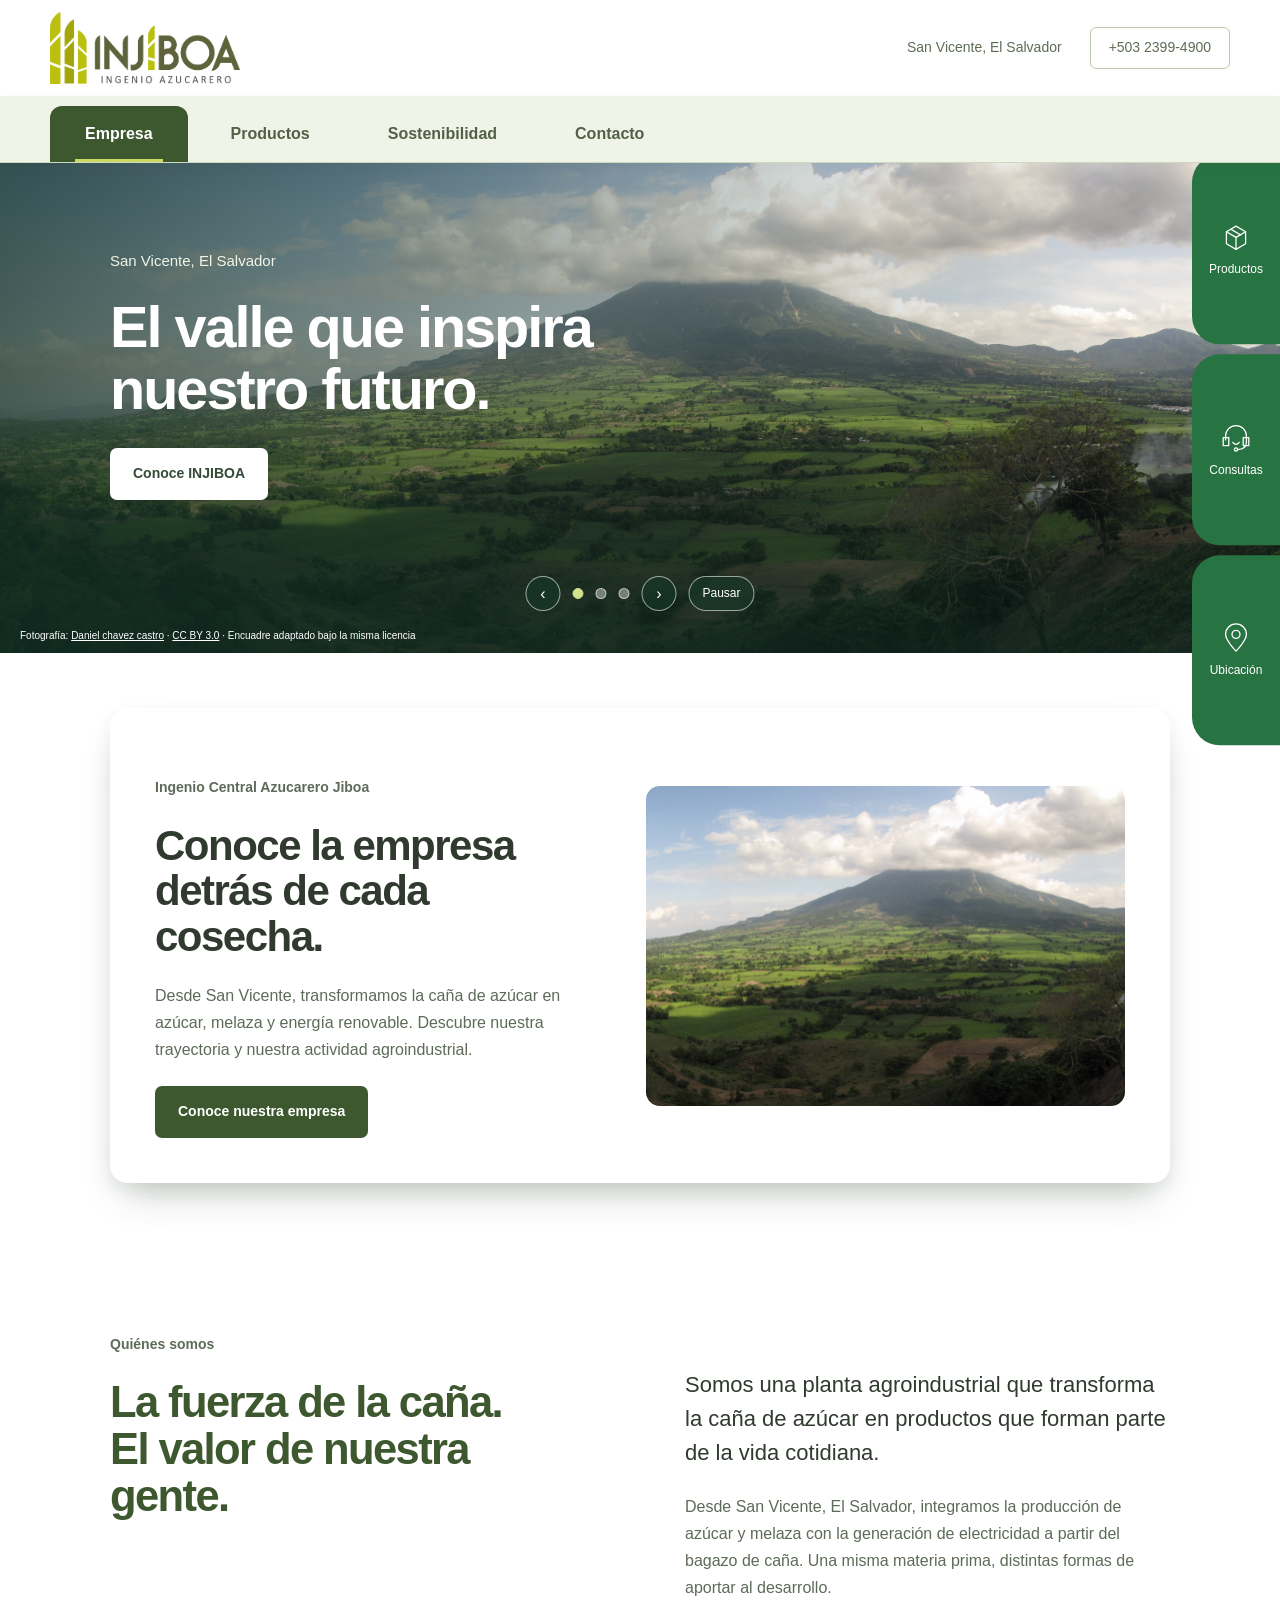
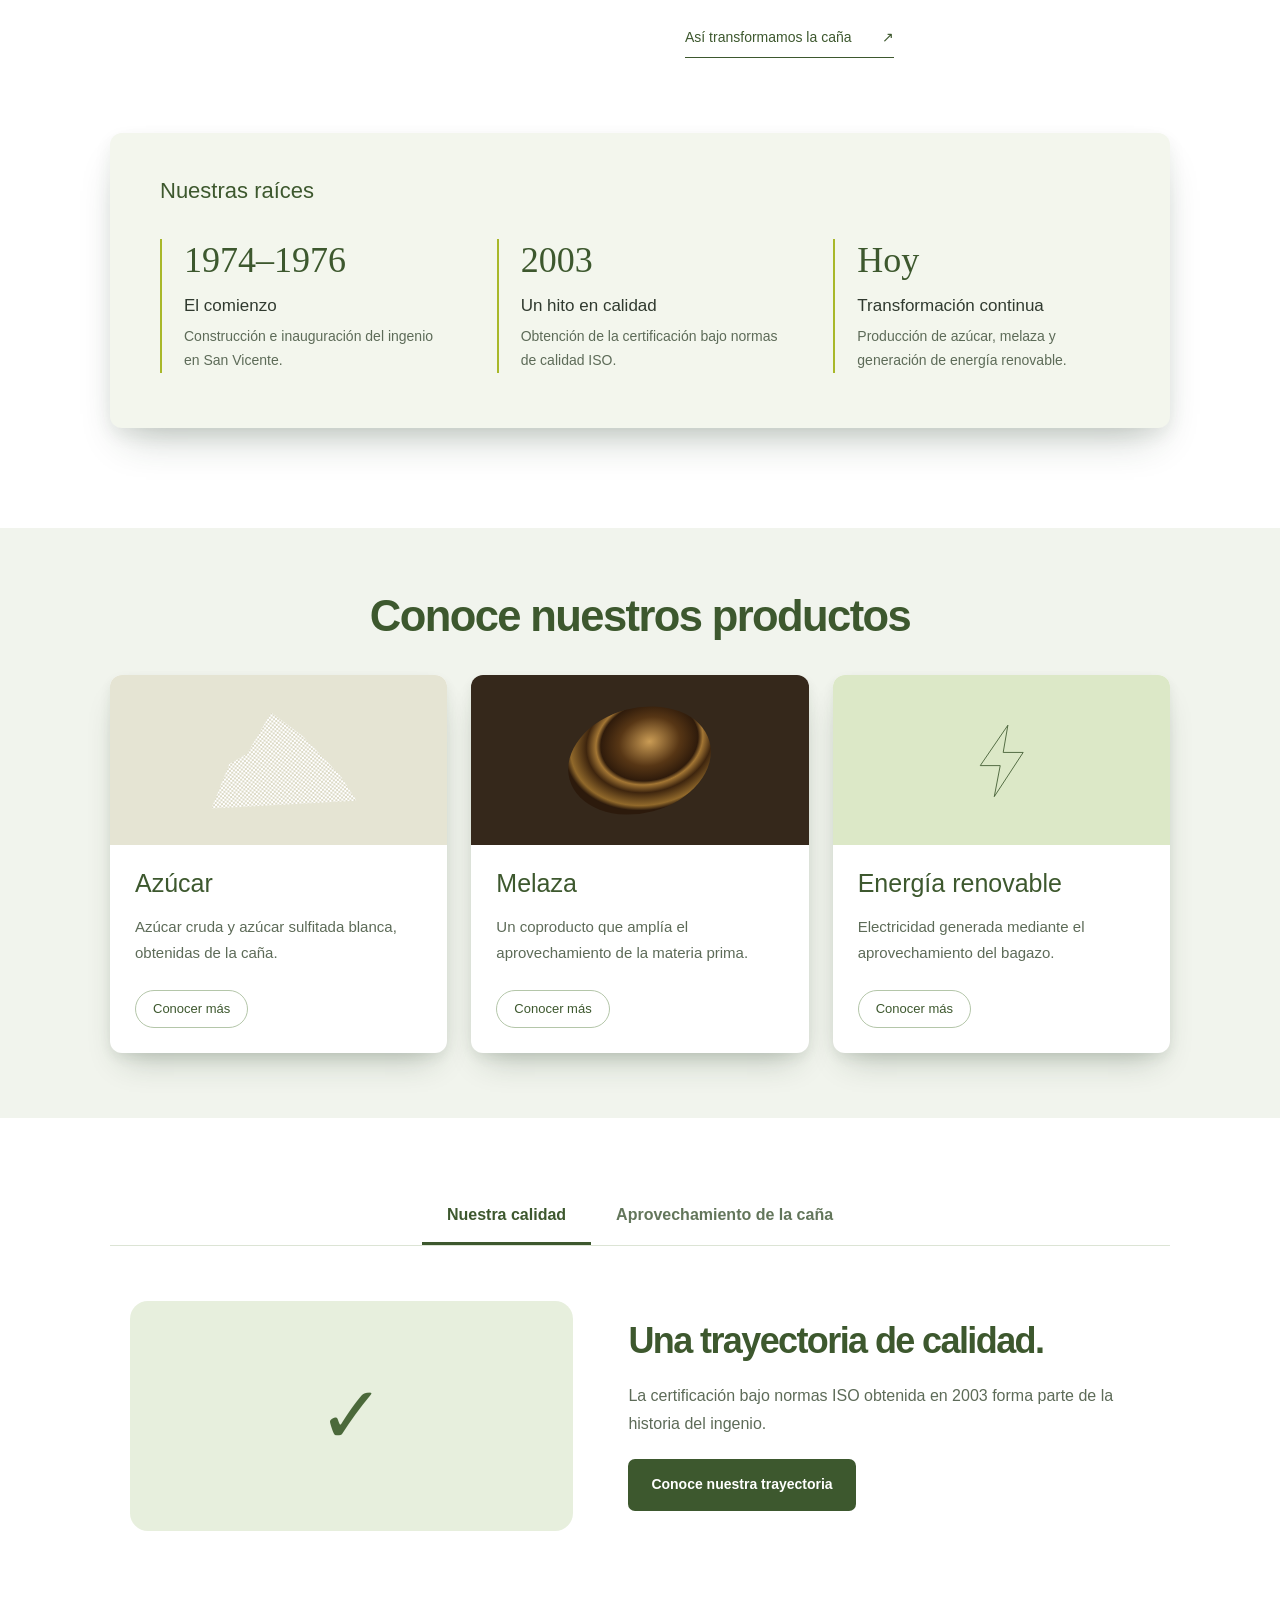
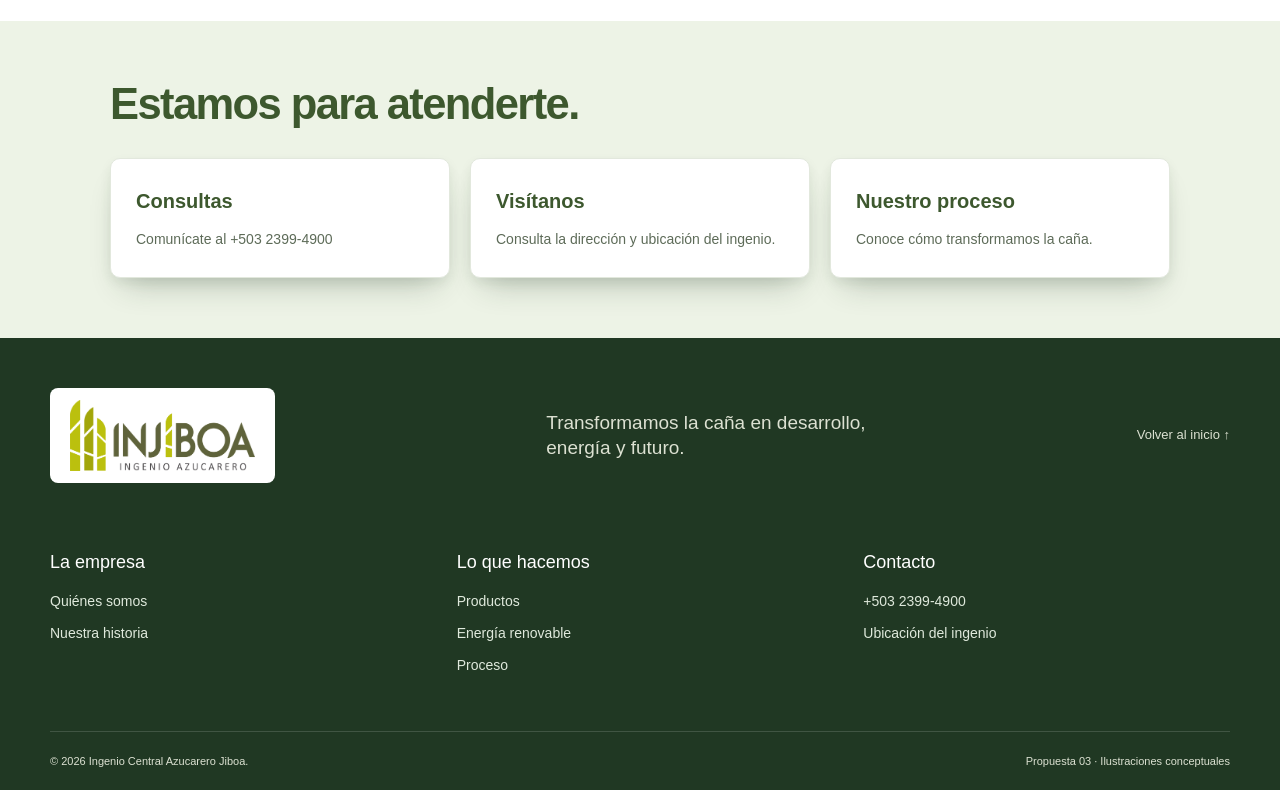
==== PROPUESTA_3/index.html @ c552d488 "Add files via upload" ====
<!doctype html><html lang="es"><head><meta charset="utf-8"><meta name="viewport" content="width=device-width, initial-scale=1"><meta name="description" content="Información corporativa de INJIBOA: empresa, productos, sostenibilidad y contacto."><title>INJIBOA | Empresa, productos y sostenibilidad</title><link rel="stylesheet" href="base.css"><link rel="stylesheet" href="tabs.css"><script src="tabs.js" defer></script><link rel="stylesheet" href="accesos.css"><link rel="stylesheet" href="carrusel.css"><script src="carrusel.js" defer></script><link rel="stylesheet" href="portal.css"><link rel="stylesheet" href="lateral.css"><script src="portal.js" defer></script><script src="lateral.js" defer></script><link rel="stylesheet" href="menu-scroll.css"><script src="menu-scroll.js" defer></script></head><body><a class="skip" href="#contenido">Saltar al contenido</a><header class="header"><a href="#inicio" aria-label="INJIBOA, inicio"><img class="company-logo" src="assets/logo-injiboa.png" width="951" height="365" alt="INJIBOA — Ingenio Azucarero"></a><div class="utility"><span>San Vicente, El Salvador</span><a href="tel:+50323994900">+503 2399-4900</a></div></header><div class="tab-bar"><div class="wrap tab-list" role="tablist" aria-label="Información de INJIBOA"><button id="tab-empresa" role="tab" aria-selected="true" aria-controls="empresa">Empresa</button><button id="tab-oferta" role="tab" aria-selected="false" aria-controls="oferta" tabindex="-1">Productos</button><button id="tab-compromiso" role="tab" aria-selected="false" aria-controls="compromiso" tabindex="-1">Sostenibilidad</button><button id="tab-atencion" role="tab" aria-selected="false" aria-controls="atencion" tabindex="-1">Contacto</button></div></div><section class="valley-carousel" aria-label="Paisajes del valle de Jiboa" aria-roledescription="carrusel"><article class="valley-slide current" aria-label="1 de 3" ><img src="assets/valle-jiboa.jpg" alt="Panorámica del valle de Jiboa" fetchpriority="high"><div class="valley-copy"><p>San Vicente, El Salvador</p><h2>El valle que inspira<br>nuestro futuro.</h2><a class="button" href="#nosotros">Conoce INJIBOA</a></div><small class="slide-credit">Fotografía: <a href="https://commons.wikimedia.org/wiki/File:Valle_de_Jiboa_1,San_Vicente,_El_Salvador._-_panoramio.jpg" target="_blank" rel="noopener">Daniel chavez castro</a> · <a href="https://creativecommons.org/licenses/by/3.0/" target="_blank" rel="noopener">CC BY 3.0</a> · Encuadre adaptado bajo la misma licencia</small></article><article class="valley-slide " aria-label="2 de 3" aria-hidden="true" inert><img src="assets/volcan-paisaje.jpg" alt="Vista del volcán de San Vicente y su entorno" ><div class="valley-copy"><p>San Vicente, El Salvador</p><h2>Paisajes que nos<br>conectan con la tierra.</h2><a class="button" href="#nosotros">Conoce INJIBOA</a></div><small class="slide-credit">Fotografía: <a href="https://commons.wikimedia.org/wiki/File:Volcan_san_vicente.jpg" target="_blank" rel="noopener">Rafael Colindres</a> · <a href="https://creativecommons.org/licenses/by-sa/3.0/" target="_blank" rel="noopener">CC BY-SA 3.0</a> · Encuadre adaptado bajo la misma licencia</small></article><article class="valley-slide " aria-label="3 de 3" aria-hidden="true" inert><img src="assets/volcan-san-vicente.jpg" alt="Vista del volcán de San Vicente y su entorno" ><div class="valley-copy"><p>San Vicente, El Salvador</p><h2>San Vicente,<br>nuestro origen.</h2><a class="button" href="#nosotros">Conoce INJIBOA</a></div><small class="slide-credit">Fotografía: <a href="https://commons.wikimedia.org/wiki/File:San_Vicente_Volcano.jpg" target="_blank" rel="noopener">Kevin Paniagua</a> · <a href="https://creativecommons.org/licenses/by-sa/4.0/" target="_blank" rel="noopener">CC BY-SA 4.0</a> · Encuadre adaptado bajo la misma licencia</small></article><div class="valley-controls"><button class="previous" aria-label="Anterior">‹</button><button class="dot" aria-label="Ver imagen 1" aria-pressed="true"></button><button class="dot" aria-label="Ver imagen 2" aria-pressed="false"></button><button class="dot" aria-label="Ver imagen 3" aria-pressed="false"></button><button class="next" aria-label="Siguiente">›</button><button class="pause">Pausar</button></div></section><main id="contenido"><div class="tab-panel" id="empresa" role="tabpanel" aria-labelledby="tab-empresa" tabindex="0"><section id="inicio" class="portal-feature wrap"><div><p class="eyebrow">Ingenio Central Azucarero Jiboa</p><h1>Conoce la empresa detrás de cada cosecha.</h1><p>Desde San Vicente, transformamos la caña de azúcar en azúcar, melaza y energía renovable. Descubre nuestra trayectoria y nuestra actividad agroindustrial.</p><a class="button green" href="#nosotros">Conoce nuestra empresa</a></div><img src="assets/valle-jiboa.jpg" alt="Paisaje del valle de Jiboa" loading="lazy"></section><section class="intro section wrap" id="nosotros"><div><p class="eyebrow">Quiénes somos</p><h2>La fuerza de la caña.<br>El valor de nuestra gente.</h2></div><div class="intro-copy"><p class="lead">Somos una planta agroindustrial que transforma la caña de azúcar en productos que forman parte de la vida cotidiana.</p><p>Desde San Vicente, El Salvador, integramos la producción de azúcar y melaza con la generación de electricidad a partir del bagazo de caña. Una misma materia prima, distintas formas de aportar al desarrollo.</p><a class="text-link" href="#proceso">Así transformamos la caña <span aria-hidden="true">↗</span></a></div></section><section class="history wrap" id="historia" aria-labelledby="historia-title"><h2 id="historia-title">Nuestras raíces</h2><div class="timeline"><article><span class="year">1974–1976</span><h3>El comienzo</h3><p>Construcción e inauguración del ingenio en San Vicente.</p></article><article><span class="year">2003</span><h3>Un hito en calidad</h3><p>Obtención de la certificación bajo normas de calidad ISO.</p></article><article><span class="year">Hoy</span><h3>Transformación continua</h3><p>Producción de azúcar, melaza y generación de energía renovable.</p></article></div></section><section class="portal-products"><div class="wrap"><h2>Conoce nuestros productos</h2><div class="portal-cards"><article class="portal-card sugar"><div class="product-visual" aria-hidden="true"><div class="sugar-pile"></div></div><div class="portal-card-content"><h3>Azúcar</h3><p>Azúcar cruda y azúcar sulfitada blanca, obtenidas de la caña.</p><a href="#productos">Conocer más</a></div></article><article class="portal-card molasses"><div class="product-visual" aria-hidden="true"><div class="molasses-pool"></div></div><div class="portal-card-content"><h3>Melaza</h3><p>Un coproducto que amplía el aprovechamiento de la materia prima.</p><a href="#productos">Conocer más</a></div></article><article class="portal-card power"><div class="product-visual" aria-hidden="true"><svg viewBox="0 0 200 200" aria-hidden="true"><path d="M115 17 50 112h47l-14 73 68-104h-47Z"/></svg></div><div class="portal-card-content"><h3>Energía renovable</h3><p>Electricidad generada mediante el aprovechamiento del bagazo.</p><a href="#energia">Conocer más</a></div></article></div></div></section><section class="portal-insights wrap"><div class="insight-tabs" role="tablist" aria-label="Calidad y aprovechamiento"><button id="insight-quality" role="tab" aria-controls="quality-summary" aria-selected="true">Nuestra calidad</button><button id="insight-energy" role="tab" aria-controls="energy-summary" aria-selected="false" tabindex="-1">Aprovechamiento de la caña</button></div><div id="quality-summary" class="insight-content" role="tabpanel" aria-labelledby="insight-quality"><div class="insight-art" aria-hidden="true">✓</div><div><h2>Una trayectoria de calidad.</h2><p>La certificación bajo normas ISO obtenida en 2003 forma parte de la historia del ingenio.</p><a class="button green" href="#sostenibilidad">Conoce nuestra trayectoria</a></div></div><div id="energy-summary" class="insight-content" role="tabpanel" aria-labelledby="insight-energy" hidden><div class="insight-art" aria-hidden="true">↻</div><div><h2>Más posibilidades de una misma caña.</h2><p>Después de extraer el jugo, el bagazo se utiliza como biomasa para generar electricidad.</p><a class="button green" href="#energia">Descubre nuestra energía</a></div></div></section><section class="portal-contact"><div class="wrap"><h2>Estamos para atenderte.</h2><div class="portal-access"><a href="tel:+50323994900"><strong>Consultas</strong><span>Comunícate al +503 2399-4900</span></a><a href="#contacto"><strong>Visítanos</strong><span>Consulta la dirección y ubicación del ingenio.</span></a><a href="#proceso"><strong>Nuestro proceso</strong><span>Conoce cómo transformamos la caña.</span></a></div></div></section></div><div class="tab-panel" id="oferta" role="tabpanel" aria-labelledby="tab-oferta" tabindex="0" hidden><div class="page-intro"><div class="wrap"><h1>Productos de nuestra tierra</h1><p>Conoce cómo la caña se transforma en azúcar, melaza y energía renovable.</p><div class="quick-links"><a href="#productos">Nuestros productos</a><a href="#proceso">Nuestro proceso</a><a href="#contacto">Contactar al ingenio</a></div></div></div><section class="products section" id="productos"><div class="wrap"><div class="section-heading"><div><p class="eyebrow">Nuestros productos</p><h2>Una caña.<br>Muchas posibilidades.</h2></div><p>Aprovechamos su riqueza para crear productos de valor y energía de origen renovable.</p></div><div class="product-grid"><article class="product sugar"><div class="product-visual" aria-hidden="true"><div class="sugar-pile"></div><span class="visual-caption">Cristales de origen natural</span></div><div class="product-body"><h3>Azúcar</h3><p>Azúcar cruda y azúcar sulfitada blanca, obtenidas de la transformación de la caña.</p></div></article><article class="product molasses"><div class="product-visual" aria-hidden="true"><div class="molasses-pool"></div><span class="visual-caption">La riqueza de la caña</span></div><div class="product-body"><h3>Melaza</h3><p>Un coproducto del proceso azucarero que amplía el aprovechamiento de nuestra materia prima.</p></div></article><article class="product power"><div class="product-visual" aria-hidden="true"><svg viewBox="0 0 200 200"><path d="M115 17 50 112h47l-14 73 68-104h-47Z"/></svg><span class="visual-caption">Biomasa que se transforma</span></div><div class="product-body"><h3>Energía renovable</h3><p>Electricidad generada a partir del bagazo de caña, con aporte a la red nacional.</p></div></article></div></div></section><section class="section wrap" id="proceso"><div class="section-heading"><div><p class="eyebrow">Nuestro proceso</p><h2>Del campo a nuevas<br>posibilidades.</h2></div><p>Un recorrido de transformación que conecta la agricultura, la industria y la energía.</p></div><ol class="process"><li><span>01</span><h3>Recepción</h3><p>La caña llega al ingenio para iniciar su transformación.</p></li><li><span>02</span><h3>Molienda</h3><p>Extraemos el jugo y separamos el bagazo de la caña.</p></li><li><span>03</span><h3>Elaboración</h3><p>El jugo se procesa para obtener azúcar y melaza.</p></li><li><span>04</span><h3>Generación</h3><p>El bagazo se aprovecha como biomasa para producir electricidad.</p></li></ol></section></div><div class="tab-panel" id="compromiso" role="tabpanel" aria-labelledby="tab-compromiso" tabindex="0" hidden><div class="page-intro"><div class="wrap"><h1>Aprovechar más. Transformar mejor.</h1><p>La biomasa y la calidad forman parte de nuestra actividad agroindustrial.</p></div></div><section class="energy" id="energia"><div class="wrap energy-grid"><div class="energy-art" aria-label="Ciclo de aprovechamiento: caña, bagazo y energía"><div class="orbit"><span>Caña</span><span>Bagazo</span><span>Energía</span><div class="orbit-center"><svg viewBox="0 0 80 100" aria-hidden="true"><path d="M39 87V24m0 37C5 60 9 30 9 30c27 0 30 20 30 31Zm0-16C71 42 70 11 70 11 42 14 39 33 39 45Z"/></svg><small>Aprovechamiento<br>integral</small></div></div></div><div><p class="eyebrow">Energía que nace de la caña</p><h2>El campo también<br>nos da energía.</h2><p>Después de extraer el jugo de la caña, su fibra conserva un gran potencial. Este bagazo se utiliza como biomasa para generar electricidad.</p><p>Así, el proceso azucarero da paso a una nueva fuente de valor: energía renovable que contribuye al abastecimiento de El Salvador.</p><a class="button outline" href="#proceso">Explora el proceso <span aria-hidden="true">↓</span></a></div></div></section><section class="sustainability" id="sostenibilidad"><div class="wrap sustainability-grid"><div><p class="eyebrow">Calidad y sostenibilidad</p><h2>Crecer con sentido.<br>Producir con propósito.</h2><p>La calidad y el aprovechamiento de los recursos orientan nuestra actividad agroindustrial.</p></div><div class="commitments"><article><span aria-hidden="true">✓</span><div><h3>Una trayectoria de calidad</h3><p>La certificación ISO obtenida en 2003 forma parte de la historia del ingenio.</p></div></article><article><span aria-hidden="true">↻</span><div><h3>Más valor de cada cosecha</h3><p>Azúcar, melaza y biomasa: distintas formas de aprovechar la caña.</p></div></article><article><span aria-hidden="true">⌁</span><div><h3>Energía de origen renovable</h3><p>El bagazo conecta nuestra producción con la generación de electricidad.</p></div></article></div></div></section></div><div class="tab-panel" id="atencion" role="tabpanel" aria-labelledby="tab-atencion" tabindex="0" hidden><section class="section wrap contact" id="contacto"><div><p class="eyebrow">Ubicación y contacto</p><h2>Conversemos.</h2><p>Estamos en San Vicente, en el corazón de una tierra de tradición agrícola.</p><dl><dt>Visítanos</dt><dd>Km. 68½, carretera de San Vicente a Zacatecoluca.<br>Cantón San Antonio Caminos, San Vicente, El Salvador.</dd><dt>Llámanos</dt><dd><a class="phone" href="tel:+50323994900">+503 2399-4900</a></dd></dl><a class="button green" href="https://www.google.com/maps/search/?api=1&amp;query=Ingenio+Central+Azucarero+Jiboa+San+Vicente+El+Salvador" target="_blank" rel="noopener noreferrer">Ver ubicación en Google Maps <span aria-hidden="true">↗</span></a></div><div class="map-card"><svg viewBox="0 0 600 480" role="img" aria-labelledby="map-title"><title id="map-title">Ilustración de ubicación del ingenio en San Vicente, no es un mapa a escala</title><rect width="600" height="480" fill="#e5e9df"/><g fill="#cdd9c7"><path d="m0 0 230 0-74 187L0 119Z"/><path d="m389 0 211 0v142l-183 26Z"/><path d="m0 314 178-53 36 219H0Z"/><path d="m402 281 198-33v232H467Z"/></g><g stroke="#fafbf7" stroke-width="17" fill="none"><path d="m-40 176 230 35 129-110L410-30M179 510l81-221 370-80"/><path d="m380 510-73-251L282-20"/></g><path d="M400-20 332 118 303 248 250 349 199 500" fill="none" stroke="#b9a16b" stroke-width="8"/><path d="m-10 420 128-49 90 46 204-64 198 33" stroke="#acc8c7" stroke-width="12" fill="none"/><g transform="translate(303 235)"><circle r="42" fill="#123e32" opacity=".12"/><path d="M0 15s-18-20-18-31a18 18 0 1 1 36 0C18-5 0 15 0 15" fill="#123e32"/><circle cy="-16" r="6" fill="#e0bd6f"/></g><text x="356" y="94" fill="#40544a" font-size="18" font-family="Segoe UI,sans-serif">San Vicente</text><text x="321" y="277" fill="#123e32" font-weight="700" font-size="21" font-family="Segoe UI,sans-serif">Ingenio Jiboa</text><text x="230" y="441" fill="#40544a" font-size="16" font-family="Segoe UI,sans-serif">Hacia Zacatecoluca</text></svg><div class="map-caption"><span>San Vicente, El Salvador</span><small>Ubicación ilustrativa · No a escala</small></div></div></section></div></main><footer><div class="wrap footer-top"><a class="footer-brand" href="#inicio"><img class="company-logo" src="assets/logo-injiboa.png" alt="INJIBOA — Ingenio Azucarero" width="951" height="365" loading="lazy"></a><p>Transformamos la caña en desarrollo,<br>energía y futuro.</p><a href="#inicio">Volver al inicio ↑</a></div><div class="wrap footer-links"><div><h3>La empresa</h3><a href="#nosotros">Quiénes somos</a><a href="#historia">Nuestra historia</a></div><div><h3>Lo que hacemos</h3><a href="#productos">Productos</a><a href="#energia">Energía renovable</a><a href="#proceso">Proceso</a></div><div><h3>Contacto</h3><a href="tel:+50323994900">+503 2399-4900</a><a href="#contacto">Ubicación del ingenio</a></div></div><div class="wrap footer-bottom"><small>© <span id="year">2026</span> Ingenio Central Azucarero Jiboa.</small><small>Propuesta 03 · Ilustraciones conceptuales</small></div></footer><nav class="side-access" aria-label="Accesos rápidos"><div class="access-item"><button class="access-trigger" aria-expanded="false" aria-controls="access-0"><svg viewBox="0 0 40 40" aria-hidden="true"><path d="m8 13 12-7 12 7v15l-12 7-12-7Zm0 0 12 7 12-7M20 20v15M14 10l12 7"/></svg><span>Productos</span></button><div class="access-panel" id="access-0" hidden><strong>Nuestros productos</strong><p>Azúcar, melaza y energía renovable.</p><a href="#productos">Ver productos</a></div></div><div class="access-item"><button class="access-trigger" aria-expanded="false" aria-controls="access-1"><svg viewBox="0 0 40 40" aria-hidden="true"><path d="M7 22v-5a13 13 0 0 1 26 0v8c0 6-4 9-11 9M7 19H4v10h7V19Zm26 0h3v10h-7V19Z"/><path d="M16 25q4 5 8 0"/><circle cx="20" cy="34" r="2"/></svg><span>Consultas</span></button><div class="access-panel" id="access-1" hidden><strong>Comunícate con nosotros</strong><p>Ingenio Central Azucarero Jiboa.</p><a href="tel:+50323994900">Llamar: +503 2399-4900</a><a href="#contacto">Información de contacto</a></div></div><div class="access-item"><button class="access-trigger" aria-expanded="false" aria-controls="access-2"><svg viewBox="0 0 40 40" aria-hidden="true"><path d="M20 36S7 23 7 15a13 13 0 0 1 26 0c0 8-13 21-13 21Z"/><circle cx="20" cy="15" r="5"/></svg><span>Ubicación</span></button><div class="access-panel" id="access-2" hidden><strong>Visita el ingenio</strong><p>Km. 68½, carretera de San Vicente a Zacatecoluca.</p><a href="#contacto">Ver dirección y mapa</a></div></div></nav></body></html>
---- PROPUESTA_3/base.css ----
:root{--green:#303745;--deep:#20242b;--lime:#bbcae6;--gold:#c8bddc;--ink:#252932;--muted:#626977;--pale:#f5f5f7;--line:#dedfe5}*{box-sizing:border-box}html{scroll-behavior:smooth;scroll-padding-top:105px}body{margin:0;color:var(--ink);background:white;font:16px/1.7 'Segoe UI',Arial,sans-serif}a{color:inherit;text-decoration:none}button{font:inherit}h1,h2,h3,p{margin:0}h1,h2,h3{font-weight:500;line-height:1.08}h1,h2{font-family:Georgia,'Times New Roman',serif}h2{font-size:clamp(36px,4.2vw,62px);letter-spacing:-2px;color:var(--green)}h3{font-size:25px}p+p{margin-top:18px}svg{display:block;width:100%}.wrap{width:min(1280px,calc(100% - 100px));margin-inline:auto}.section{padding-block:110px}.eyebrow{font-size:14px;color:var(--muted);margin-bottom:22px;font-weight:600}.header{height:100px;background:#fffffffa;position:fixed;inset:0 0 auto;z-index:20;display:flex;align-items:center;justify-content:space-between;padding-inline:50px;border-bottom:1px solid var(--line)}.brand{flex-shrink:0}.company-logo{display:block;width:185px;height:auto}.header nav{display:flex;gap:30px;align-items:center;font-size:14px}.header nav a{padding-block:12px}.header nav a:hover{color:#657307}.header nav .nav-contact{border:1px solid var(--green);border-radius:30px;padding:10px 21px}.nav-contact span{margin-left:18px}.menu-toggle{display:none}.skip{position:fixed;top:-100px;z-index:100;padding:15px;background:white}.skip:focus{top:0}:focus-visible{outline:3px solid #879400;outline-offset:5px}.hero{position:relative;margin-top:100px;min-height:730px;overflow:hidden;background:var(--pale);display:flex;align-items:center}.hero-content{position:relative;z-index:2;padding-block:80px 140px;pointer-events:none}.hero-content a{pointer-events:auto}.location{font-size:13px;color:var(--green);display:flex;align-items:center;gap:10px;margin-bottom:32px}.location span{width:20px;height:2px;background:#8f9b00}h1{font-size:clamp(56px,6.25vw,92px);letter-spacing:-4px;max-width:750px}.hero-description{max-width:365px;margin:28px 0 32px;color:var(--muted);font-size:18px}.hero-art{position:absolute;right:0;top:35px;bottom:75px;width:48%;border-radius:280px 0 0 10px;overflow:hidden;background:#a0b17c}.hero-art svg{height:100%;width:170%;max-width:none;transform:translateX(-30%)}.hero-shade{position:absolute;width:130px;height:130px;right:40%;bottom:32px;background:var(--lime);border-radius:50%;z-index:1}.hero-bottom{position:absolute;bottom:22px;left:0;right:0;display:flex;justify-content:space-between;font-size:12px;color:var(--green);border-top:1px solid #b5be9b70;padding-top:16px}.hero-bottom a span{margin-left:20px}.button{display:inline-flex;align-items:center;justify-content:space-between;gap:34px;border-radius:30px;padding:14px 23px;font-size:14px;font-weight:600;transition:background .2s,transform .2s}.button:hover{transform:translateY(-2px)}.gold,.green{background:var(--green);color:white}.gold:hover,.green:hover{background:#59652e}.intro{display:grid;grid-template-columns:1fr 1fr;gap:90px}.intro-copy{color:var(--muted);padding-top:35px}.lead{font-size:22px;color:var(--ink);line-height:1.55;margin-bottom:22px}.text-link{display:inline-flex;gap:30px;font-size:14px;margin-top:25px;border-bottom:1px solid var(--green);padding-bottom:7px;color:var(--green)}.history{padding:45px 50px 55px;margin-bottom:100px;background:var(--pale);border-radius:5px 80px 5px 5px}.history h2{font:500 22px 'Segoe UI',Arial,sans-serif;letter-spacing:0;margin-bottom:35px}.timeline{display:grid;grid-template-columns:repeat(3,1fr);gap:50px}.timeline article{border-left:2px solid var(--lime);padding-left:22px}.year{font:36px Georgia,serif;color:var(--green)}.timeline h3{font-size:17px;margin:16px 0 10px}.timeline p{font-size:14px;color:var(--muted)}.products{background:var(--green);color:white}.section-heading{display:flex;align-items:flex-end;justify-content:space-between;gap:65px;margin-bottom:50px}.section-heading>p{max-width:350px;color:var(--muted)}.products h2,.products .eyebrow{color:white}.products .section-heading>p{color:#d4dcc6}.product-grid{display:flex;flex-direction:column}.product{display:grid;grid-template-columns:230px 1fr;border-top:1px solid #ffffff35;padding-block:26px;gap:50px;align-items:center}.product-visual{height:155px;position:relative;overflow:hidden;border-radius:3px 50px 3px 3px;display:grid;place-items:center}.product-body{display:grid;grid-template-columns:1fr 1.4fr;gap:40px;align-items:center}.product-body h3{font:36px Georgia,serif}.product-body p{font-size:15px;color:#dce1d2;max-width:460px}.visual-caption{position:absolute;bottom:10px;left:15px;font-size:10px}.sugar .product-visual{background:#e5e4d3;color:#4f573e}.sugar-pile{width:145px;height:100px;clip-path:polygon(0 90%,16% 48%,29% 40%,49% 2%,69% 30%,91% 73%,100% 100%);background:repeating-conic-gradient(white 0 25%,#dcdac6 0 50%) 0/4px 4px;transform:rotate(-7deg)}.molasses .product-visual{background:#35281b;color:#efe6c9}.molasses-pool{height:105px;width:145px;border-radius:50%;background:radial-gradient(ellipse at 60% 35%,#ca9c55,#573615 25%,#2f1b0b 40%,#a37634 44%,#3e250e 52%,#91692b 65%,#2c1a0c 70%);transform:rotate(-15deg)}.power .product-visual{background:var(--lime);color:var(--green)}.power svg{width:85px;fill:none;stroke:var(--green);stroke-width:2}.energy{padding:100px 0;background:#eef2db}.energy-grid{display:grid;grid-template-columns:1fr 1.2fr;gap:110px;align-items:center}.energy h2{margin-bottom:30px}.energy p{color:var(--muted)}.outline{margin-top:28px;border:1px solid var(--green);color:var(--green)}.orbit{position:relative;width:330px;height:330px;border-radius:50%;border:1px solid #87924e;margin:30px auto}.orbit:before{content:'';position:absolute;inset:25px;border-radius:50%;border:25px solid #dce4b6}.orbit>span{position:absolute;background:#eef2db;padding:6px 17px;font-size:14px;z-index:2}.orbit>span:nth-child(1){top:-18px;left:125px}.orbit>span:nth-child(2){bottom:38px;right:-20px}.orbit>span:nth-child(3){bottom:38px;left:-20px}.orbit-center{position:absolute;inset:65px;display:flex;flex-direction:column;align-items:center;justify-content:center;text-align:center}.orbit-center svg{width:85px;fill:none;stroke:#7f8c17;stroke-width:2}.orbit-center small{font-size:14px;margin-top:10px}.process{list-style:none;padding:0;display:grid;grid-template-columns:repeat(4,1fr);gap:0}.process li{padding:25px 30px;border-top:2px solid var(--lime);border-right:1px solid var(--line)}.process li:first-child{padding-left:0}.process li:last-child{border-right:0}.process span{font:38px Georgia,serif;color:#6f7b39}.process h3{font-size:21px;margin:28px 0 16px}.process p{font-size:14px;color:var(--muted)}.sustainability{padding-block:90px;background:var(--pale)}.sustainability-grid{display:grid;grid-template-columns:1fr 1fr;gap:100px}.sustainability h2{margin-bottom:26px}.sustainability p{color:var(--muted)}.commitments article{display:flex;gap:22px;border-bottom:1px solid var(--line);padding:26px 0}.commitments article:first-child{padding-top:0}.commitments article>span{width:35px;height:35px;flex-shrink:0;border-radius:50%;background:#e0e7b1;text-align:center;font-size:23px;color:var(--green);line-height:35px}.commitments h3{font-size:21px;margin-bottom:12px}.commitments p{font-size:14px}.contact{display:grid;grid-template-columns:1.1fr 1fr;gap:90px;align-items:center}.contact h2{margin-bottom:25px}.contact p{max-width:390px;color:var(--muted)}dl{margin:30px 0}dt{font-size:13px;color:var(--muted);margin-top:18px}dd{margin:7px 0;font-size:15px}.phone{font:32px Georgia,serif;color:var(--green)}.map-card{border-radius:180px 180px 6px 6px;overflow:hidden;background:var(--pale)}.map-caption{padding:20px 28px;display:flex;flex-direction:column}.map-caption span{font-size:14px}.map-caption small{font-size:11px;color:var(--muted)}footer{background:var(--deep);color:#dce1d2;padding-top:50px}.footer-top{display:flex;justify-content:space-between;align-items:center;gap:35px;padding-bottom:40px}.footer-brand{background:white;padding:12px 20px;border-radius:3px}.footer-brand .company-logo{width:185px}.footer-top p{font:24px/1.35 Georgia,serif}.footer-top>a:last-child{font-size:13px}.footer-bottom{display:flex;justify-content:space-between;gap:20px;border-top:1px solid #ffffff25;padding-block:20px}.footer-bottom small{font-size:11px}@media(min-width:1600px){.header{padding-inline:calc((100% - 1400px)/2)}}@media(max-width:1050px){.header{padding-inline:28px}.header nav{gap:20px}.company-logo{width:160px}.wrap{width:calc(100% - 60px)}.intro,.energy-grid,.sustainability-grid,.contact{gap:45px}.hero{min-height:690px}h1{font-size:70px}.hero-art{width:44%}.hero-shade{right:36%}.product{gap:30px;grid-template-columns:180px 1fr}.product-body{gap:25px}.product-body h3{font-size:29px}.orbit{width:280px;height:280px}.orbit>span:nth-child(1){left:100px}.orbit-center{inset:50px}}@media(max-width:760px){html{scroll-padding-top:85px}.header{height:80px;padding-inline:22px}.company-logo{width:145px}.menu-toggle{display:flex;gap:14px;background:white;border:1px solid var(--line);border-radius:22px;padding:7px 13px;font-size:13px;color:var(--green)}.header nav{display:none;position:absolute;top:80px;left:0;right:0;background:white;padding:20px 25px;box-shadow:0 20px 25px #26381f15}.header nav.open{display:flex;flex-direction:column;align-items:stretch;gap:7px}.header nav .nav-contact{text-align:center}.wrap{width:calc(100% - 44px)}.hero{margin-top:80px;min-height:0;display:block;padding-bottom:315px}.hero-content{padding-block:45px 35px}.location{margin-bottom:23px;font-size:12px}h1{font-size:clamp(44px,10vw,65px);letter-spacing:-2px}.hero-description{font-size:16px;max-width:320px;margin:22px 0 26px}.hero-art{top:auto;bottom:70px;right:22px;left:22px;width:auto;height:245px;border-radius:95px 4px 4px 4px}.hero-art svg{width:100%;transform:none}.hero-shade{width:70px;height:70px;right:8px;bottom:55px}.hero-bottom{font-size:10px;bottom:15px;gap:20px;padding-top:10px}.hero-bottom>span{max-width:140px}.hero-bottom a{max-width:140px;text-align:right}.hero-bottom a span{margin-left:5px}.section{padding-block:65px}h2{font-size:39px;letter-spacing:-1px}.intro,.energy-grid,.sustainability-grid,.contact{grid-template-columns:1fr;gap:30px}.intro-copy{padding-top:0}.lead{font-size:20px}.history{padding:30px 25px;margin-bottom:60px;border-top-right-radius:50px}.timeline{grid-template-columns:1fr;gap:30px}.year{font-size:32px}.section-heading{display:block;margin-bottom:35px}.section-heading>p{margin-top:22px}.product{grid-template-columns:100px 1fr;gap:20px;padding-block:25px}.product-visual{height:135px;border-top-right-radius:30px}.product-body{display:block}.product-body h3{font-size:26px;margin-bottom:15px}.product-body p{font-size:13px}.visual-caption{display:none}.sugar-pile{width:95px;height:75px}.molasses-pool{width:90px;height:90px}.power svg{width:65px}.energy{padding-block:65px}.energy-art{order:2}.energy-grid{gap:40px}.orbit{width:250px;height:250px}.orbit>span:nth-child(1){left:85px}.orbit-center{inset:40px}.process{grid-template-columns:1fr 1fr;gap:24px 20px}.process li,.process li:first-child{padding:18px 0 0;border-right:0}.process h3{font-size:19px;margin-top:20px}.process p{font-size:13px}.sustainability{padding-block:60px}.contact{gap:45px}.contact .button{font-size:12px;gap:15px}.map-card{border-radius:130px 130px 5px 5px}.footer-top{flex-direction:column;align-items:flex-start;gap:28px}.footer-bottom{flex-direction:column;gap:8px}}@media(prefers-reduced-motion:reduce){html{scroll-behavior:auto}*{transition:none!important;animation:none!important}}
---- PROPUESTA_3/tabs.css ----
:root{--green:#3d582e;--deep:#203823;--lime:#a8b82a;--ink:#303a2f;--muted:#5d6b58;--pale:#f4f6ed;--line:#dce4d5}body{background:#fff;font-family:'Segoe UI',Arial,sans-serif}h1,h2{font-family:'Segoe UI',Arial,sans-serif;font-weight:600}h1{font-size:clamp(48px,5.5vw,80px);letter-spacing:-3px}h2{font-size:clamp(33px,3.4vw,48px);letter-spacing:-1.6px}.header{height:96px;position:relative;border:0;padding-inline:50px}.header .company-logo{width:190px}.utility{display:flex;gap:28px;align-items:center;font-size:14px;color:#5e6c56}.utility a{border:1px solid #b9c9ae;padding:8px 18px;border-radius:6px}.tab-bar{position:sticky;top:0;z-index:30;background:#f0f4e8;border-bottom:1px solid #cdd9bd;box-shadow:0 4px 15px #23382408}.tab-list{display:flex;gap:8px;padding-top:10px}.tab-list button{border:0;background:transparent;color:#536047;padding:19px 35px;font:600 16px 'Segoe UI',Arial,sans-serif;border-radius:12px 12px 0 0;cursor:pointer;position:relative}.tab-list button[aria-selected=true]{background:var(--green);color:white}.tab-list button[aria-selected=true]:after{content:'';position:absolute;bottom:0;left:25px;right:25px;height:3px;background:#cbd963}.tab-list button:hover:not([aria-selected=true]){background:#e0e8d5}html{scroll-padding-top:85px}[hidden]{display:none!important}.hero{margin-top:0;min-height:610px;background:#eef3e8}.hero-content{padding-block:70px 115px}.hero-art{top:28px;bottom:60px;width:45%;border-radius:110px 0 0 12px}.hero-shade{display:none}.hero-description{max-width:390px}.button{border-radius:7px}.gold,.green{background:var(--green);color:white}.hero-bottom{bottom:20px}.intro{padding-block:80px}.history{border-radius:12px;background:#f3f6ed}.products{background:#fff;color:var(--ink)}.products h2,.products .eyebrow{color:var(--green)}.products .section-heading>p,.product-body p{color:var(--muted)}.product{border-color:var(--line)}.product-body h3{font-family:'Segoe UI',Arial,sans-serif;color:var(--green)}.product-visual{border-radius:10px}.power .product-visual{background:#dce8c7}.section{padding-block:75px}.energy{background:#edf3e5}.orbit>span{background:#edf3e5}.sustainability{background:#f7f8f3}.map-card{border-radius:15px}.page-intro{padding:50px 0;background:#edf3e5}.page-intro p{margin-top:14px;max-width:640px;color:var(--muted)}.page-intro h1{font-size:46px;letter-spacing:-1.8px}.footer-brand{border-radius:8px}.footer-top p{font-family:'Segoe UI',Arial,sans-serif;font-size:19px}.quick-links{display:flex;gap:14px;margin-top:25px}.quick-links a{padding:10px 18px;background:#fff;border:1px solid #d2ddc7;border-radius:6px;font-size:13px;color:#3d582e}.tab-panel{animation:tab-appear .25s ease-out}@keyframes tab-appear{from{opacity:.6}to{opacity:1}}@media(max-width:760px){.header{height:86px;padding-inline:22px}.header .company-logo{width:150px}.utility>span{display:none}.utility a{font-size:12px;padding:8px 12px}.tab-list{width:100%;gap:0;padding:7px 12px 0;overflow-x:auto}.tab-list button{flex:1;padding:16px 12px;font-size:13px;white-space:nowrap;border-radius:8px 8px 0 0}.hero{margin:0;min-height:0;padding-bottom:305px}.hero-content{padding-block:40px 30px}.hero-art{top:auto;bottom:60px;height:230px;width:auto;left:22px;right:22px;border-radius:55px 8px 8px 8px}h1{font-size:44px;letter-spacing:-2px}h2{font-size:34px}.hero-description{font-size:16px}.hero-bottom{font-size:10px}.page-intro{padding-block:35px}.page-intro h1{font-size:35px}.quick-links{flex-wrap:wrap}.section{padding-block:55px}.product-body h3{font-size:25px}}@media(prefers-reduced-motion:reduce){.tab-panel{animation:none}}
---- PROPUESTA_3/accesos.css ----
.side-access{position:fixed;right:0;top:50%;transform:translateY(-50%);z-index:25;display:flex;flex-direction:column;gap:10px}.side-access a{width:88px;min-height:106px;display:flex;flex-direction:column;align-items:center;justify-content:center;gap:9px;padding:17px 10px;background:#287342;color:white;border-radius:28px 0 0 28px;box-shadow:0 4px 12px #20382318;font-size:12px;line-height:1.25;text-align:center;transition:background .2s ease,transform .2s ease}.side-access svg{width:32px;height:32px;fill:none;stroke:currentColor;stroke-width:1.6;stroke-linecap:round;stroke-linejoin:round}.side-access a:hover{background:#3d582e;transform:translateX(-5px)}.side-access a:focus-visible{outline:3px solid #b8c951;outline-offset:3px}.tab-panel .wrap{width:min(1180px,calc(100% - 220px))}@media(max-width:1050px){.side-access a{width:72px;min-height:90px;font-size:11px}.tab-panel .wrap{width:calc(100% - 180px)}}@media(max-width:760px){.side-access{top:auto;bottom:0;left:0;right:0;transform:none;display:flex;flex-direction:row;gap:1px;background:#dce4d5;padding-bottom:env(safe-area-inset-bottom);box-shadow:0 -3px 12px #20382314}.side-access a{width:auto;flex:1;min-height:65px;padding:9px 5px;border-radius:0;font-size:11px;gap:4px;box-shadow:none}.side-access svg{width:23px;height:23px}.side-access a:hover{transform:none}.tab-panel .wrap{width:calc(100% - 44px)}body{padding-bottom:calc(65px + env(safe-area-inset-bottom))}}@media(prefers-reduced-motion:reduce){.side-access a{transition:none;transform:none}}
---- PROPUESTA_3/carrusel.css ----
.valley-carousel{position:relative;height:490px;overflow:hidden;background:#284434;color:white}.valley-slide{position:absolute;inset:0;opacity:0;visibility:hidden;transition:opacity 1.2s ease,visibility 1.2s}.valley-slide.current{opacity:1;visibility:visible}.valley-slide img{position:absolute;width:100%;height:100%;object-fit:cover;object-position:center;transform:scale(1.025);transition:transform 7s linear}.valley-slide.current img{transform:scale(1.08)}.valley-slide:nth-child(2) img{object-position:65% center;transform:scale(1.15)}.valley-slide:nth-child(2).current img{transform:scale(1.2)}.valley-slide:after{content:'';position:absolute;inset:0;background:linear-gradient(90deg,#102c22b8,transparent 85%),linear-gradient(0deg,#102c2299,transparent 40%)}.valley-copy{position:relative;z-index:1;width:min(1180px,calc(100% - 220px));margin:auto;padding-top:85px}.valley-copy p{font-size:15px;margin-bottom:22px;color:#f0f5e5}.valley-copy h2{color:white;font-size:clamp(38px,4.5vw,65px);max-width:660px;letter-spacing:-2px}.valley-copy .button{margin-top:28px;background:#fff;color:#354a37}.valley-controls{position:absolute;bottom:42px;left:50%;transform:translateX(-50%);z-index:3;display:flex;align-items:center;gap:12px}.valley-controls button{border:1px solid #ffffff90;background:#173728b8;color:white;border-radius:50%;width:35px;height:35px;cursor:pointer;font-size:16px}.valley-controls .dot{width:11px;height:11px;padding:0;background:#ffffff65}.valley-controls .dot[aria-pressed=true]{background:#d2e18c;border-color:#d2e18c}.valley-controls .pause{width:auto;border-radius:20px;padding:0 13px;font-size:12px}.photo-credit{position:absolute;bottom:9px;left:20px;right:100px;z-index:3;font-size:10px;color:#fff}.photo-credit a{text-decoration:underline}.valley-carousel.paused img{transition:none}.valley-carousel:focus-within img{transition:none}@media(max-width:760px){.valley-carousel{height:440px}.valley-copy{width:calc(100% - 44px);padding-top:55px}.valley-copy h2{font-size:38px}.valley-copy p{font-size:12px}.valley-controls{bottom:55px}.photo-credit{left:22px;right:22px;font-size:9px}.valley-slide img{object-position:60% center}}@media(prefers-reduced-motion:reduce){.valley-slide,.valley-slide img{transition:none!important;transform:none!important}}

.slide-credit{position:absolute;bottom:9px;left:20px;right:100px;z-index:3;color:#fff;font-size:10px}.slide-credit a{text-decoration:underline}.valley-slide:nth-child(3) img{object-position:65% 36%}.valley-slide:nth-child(2) img{object-position:center 45%}@media(max-width:760px){.slide-credit{left:22px;right:22px;font-size:9px}}
---- PROPUESTA_3/portal.css ----
.portal-feature{display:grid;grid-template-columns:1fr 1.1fr;gap:55px;align-items:center;margin:55px auto 75px;padding:45px;background:white;border-radius:18px;box-shadow:0 15px 42px #23382417}.portal-feature h1{font-size:42px;letter-spacing:-1.5px}.portal-feature p{color:var(--muted);margin:23px 0}.portal-feature img{width:100%;height:320px;object-fit:cover;border-radius:14px}.portal-products{background:#f1f4ed;padding:65px 0}.portal-products h2{text-align:center;margin-bottom:35px}.portal-cards{display:grid;grid-template-columns:repeat(3,1fr);gap:24px}.portal-card{background:white;border-radius:12px;overflow:hidden;box-shadow:0 5px 16px #23382412;display:flex;flex-direction:column}.portal-card .product-visual{height:170px;border-radius:0}.portal-card-content{padding:25px;display:flex;flex-direction:column;flex:1}.portal-card h3{font-size:25px;color:var(--green)}.portal-card p{font-size:15px;color:var(--muted);margin:17px 0 25px}.portal-card a{margin-top:auto;align-self:flex-start;border:1px solid #b4c6a9;border-radius:20px;padding:7px 17px;font-size:13px;color:var(--green)}.portal-insights{padding-block:70px}.insight-tabs{display:flex;justify-content:center;border-bottom:1px solid #dce4d5;margin-bottom:35px}.insight-tabs button{font:600 16px 'Segoe UI',sans-serif;color:#63765b;padding:18px 25px;background:none;border:0;border-bottom:3px solid transparent;cursor:pointer}.insight-tabs button[aria-selected=true]{color:var(--green);border-bottom-color:var(--green)}.insight-content{display:grid;grid-template-columns:.85fr 1fr;gap:55px;align-items:center;padding:20px}.insight-art{min-height:230px;display:grid;place-content:center;border-radius:18px;background:#e7efdd;color:#4b693a;font-size:80px}.insight-content h2{font-size:36px}.insight-content p{margin:22px 0;color:var(--muted)}.portal-contact{background:#edf3e6;padding-block:60px}.portal-contact h2{margin-bottom:30px}.portal-access{display:grid;grid-template-columns:repeat(3,1fr);gap:20px}.portal-access a{padding:25px;background:#fff;border:1px solid #d9e3d0;border-radius:10px;display:flex;flex-direction:column;gap:10px;color:var(--green)}.portal-access strong{font-size:20px;font-weight:600}.portal-access span{font-size:14px;color:var(--muted)}.footer-links{display:grid;grid-template-columns:repeat(3,1fr);gap:40px;padding-block:30px 45px}.footer-links h3{font-size:18px;color:#fff;margin-bottom:18px}.footer-links a{display:block;font-size:14px;margin:8px 0;color:#dfe9dc}.footer-links a:hover{text-decoration:underline}@media(max-width:760px){.portal-feature{grid-template-columns:1fr;padding:25px;gap:25px;margin-block:30px 45px}.portal-feature h1{font-size:33px}.portal-feature img{height:200px}.portal-cards,.portal-access,.insight-content{grid-template-columns:1fr}.portal-products,.portal-insights,.portal-contact{padding-block:45px}.insight-tabs button{padding:16px 12px;font-size:14px}.insight-content{padding:0;gap:25px}.insight-content h2{font-size:30px}.insight-art{min-height:160px}.footer-links{grid-template-columns:1fr;gap:20px}}
/* Profundidad suave para las tarjetas de atención. */
.portal-access a{box-shadow:0 18px 32px -14px rgba(32,56,35,.30),0 5px 12px rgba(32,56,35,.07);border-color:#e2e8dd}
/* Misma profundidad en las tarjetas de productos. */
.portal-card{box-shadow:0 18px 32px -14px rgba(32,56,35,.30),0 5px 12px rgba(32,56,35,.07)}
/* Profundidad uniforme en presentación e historia. */
.portal-feature,.history{box-shadow:0 22px 40px -16px rgba(32,56,35,.30),0 7px 18px rgba(32,56,35,.07)}
---- PROPUESTA_3/lateral.css ----
.side-access .access-item{display:flex;justify-content:flex-end;position:relative}.side-access .access-trigger{width:88px;min-height:106px;border:0;display:flex;flex-direction:column;align-items:center;justify-content:center;gap:9px;padding:17px 10px;background:#287342;color:white;border-radius:28px 0 0 28px;font:12px/1.25 'Segoe UI',sans-serif;cursor:pointer;flex-shrink:0}.access-panel{width:290px;background:white;color:#354a37;padding:22px;box-shadow:-8px 5px 20px #20382318;display:flex;flex-direction:column;justify-content:center;gap:12px}.access-panel strong{font-size:16px}.access-panel p{font-size:13px}.side-access .access-panel a{display:block;min-height:0;width:auto;padding:7px 12px;background:white;color:#287342;border:1px solid #a9c3ac;border-radius:20px;box-shadow:none;font-size:12px;transform:none}.access-item.open .access-trigger{box-shadow:-5px 5px 15px #20382310}.access-trigger:focus-visible{outline:3px solid #c5d56a;outline-offset:2px}@media(max-width:1050px){.side-access .access-trigger{width:72px;min-height:90px}}@media(max-width:760px){.side-access .access-item{flex:1}.side-access .access-trigger{width:100%;min-height:65px;padding:8px;border-radius:0;font-size:11px;gap:4px}.access-panel{position:fixed;bottom:calc(65px + env(safe-area-inset-bottom));left:12px;right:12px;width:auto;border-radius:12px 12px 0 0;border:1px solid #d1dfd1}.side-access .access-panel a{flex:none}.access-panel p{font-size:14px}}
/* Apertura progresiva; el contenido mantiene su anchura durante el movimiento. */
@media(min-width:761px){.access-panel{width:0;padding:22px 0;opacity:0;visibility:hidden;overflow:hidden;transition:width .48s cubic-bezier(.22,1,.36,1),padding .48s cubic-bezier(.22,1,.36,1),opacity .3s ease,visibility .48s;min-height:190px}.access-panel>*{width:246px;flex-shrink:0}.side-access .access-panel a{width:246px}.access-item.open .access-panel{width:290px;padding:22px;opacity:1;visibility:visible}.side-access .access-trigger{align-self:stretch}}
@media(max-width:760px){.access-panel{opacity:0;visibility:hidden;pointer-events:none;transform:translateY(12px);transition:opacity .3s ease,transform .4s cubic-bezier(.22,1,.36,1),visibility .4s}.access-item.open .access-panel{opacity:1;visibility:visible;pointer-events:auto;transform:translateY(0)}}
@media(prefers-reduced-motion:reduce){.access-panel{transition:none;transform:none}}
---- PROPUESTA_3/menu-scroll.css ----
.tab-bar{transition:background .35s ease,box-shadow .35s ease,border-color .35s ease}
.tab-bar.is-scrolled{background:rgba(240,247,241,.94);border-bottom-color:rgba(255,255,255,.75);box-shadow:0 5px 20px rgba(26,52,39,.09),inset 0 -1px 0 rgba(255,255,255,.45)}
@supports ((backdrop-filter:blur(1px)) or (-webkit-backdrop-filter:blur(1px))){.tab-bar.is-scrolled{background:linear-gradient(110deg,rgba(245,250,242,.72),rgba(226,241,245,.64));backdrop-filter:blur(20px) saturate(130%);-webkit-backdrop-filter:blur(20px) saturate(130%)}}
.tab-bar.is-scrolled .tab-list button:not([aria-selected=true]){color:#304833}.tab-bar.is-scrolled .tab-list button:hover:not([aria-selected=true]){background:rgba(255,255,255,.48)}
@media(prefers-reduced-transparency:reduce){.tab-bar.is-scrolled{background:#edf3ed;backdrop-filter:none;-webkit-backdrop-filter:none}}
@media(prefers-reduced-motion:reduce){.tab-bar{transition:none}}
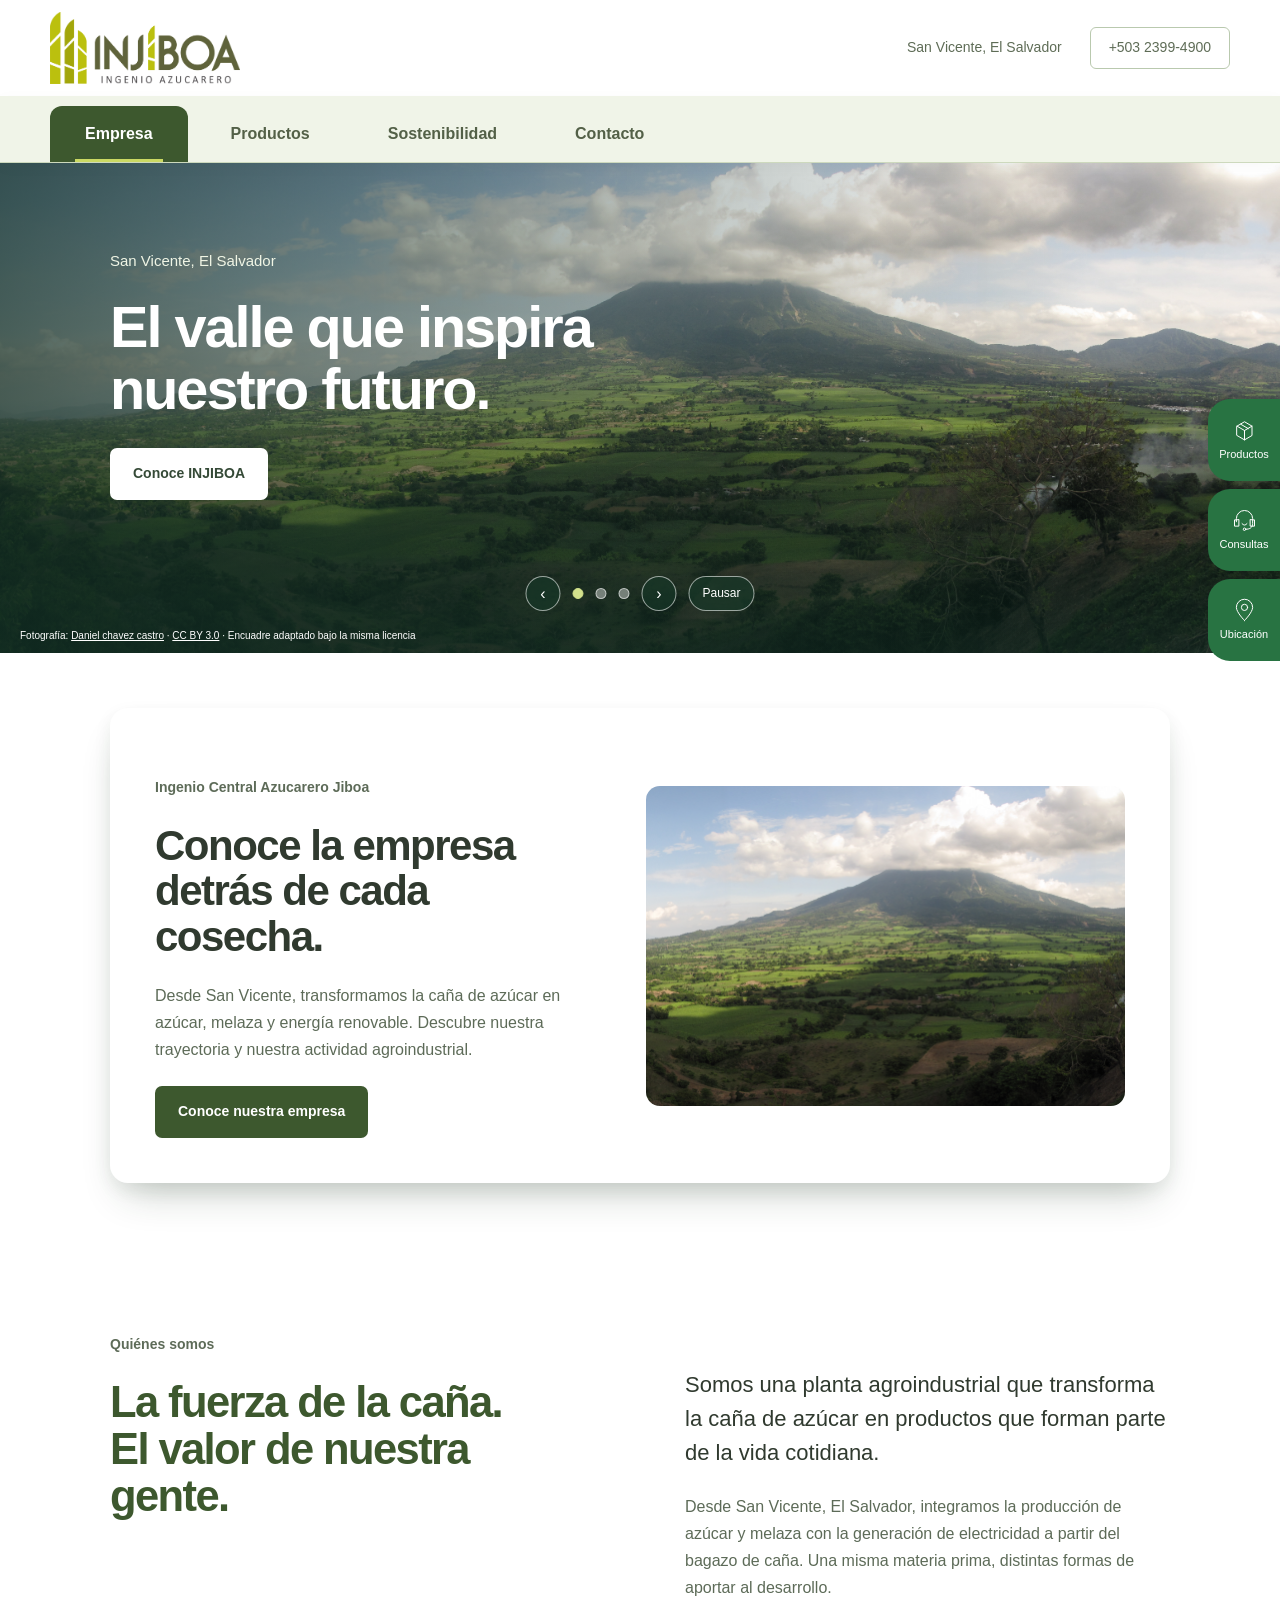
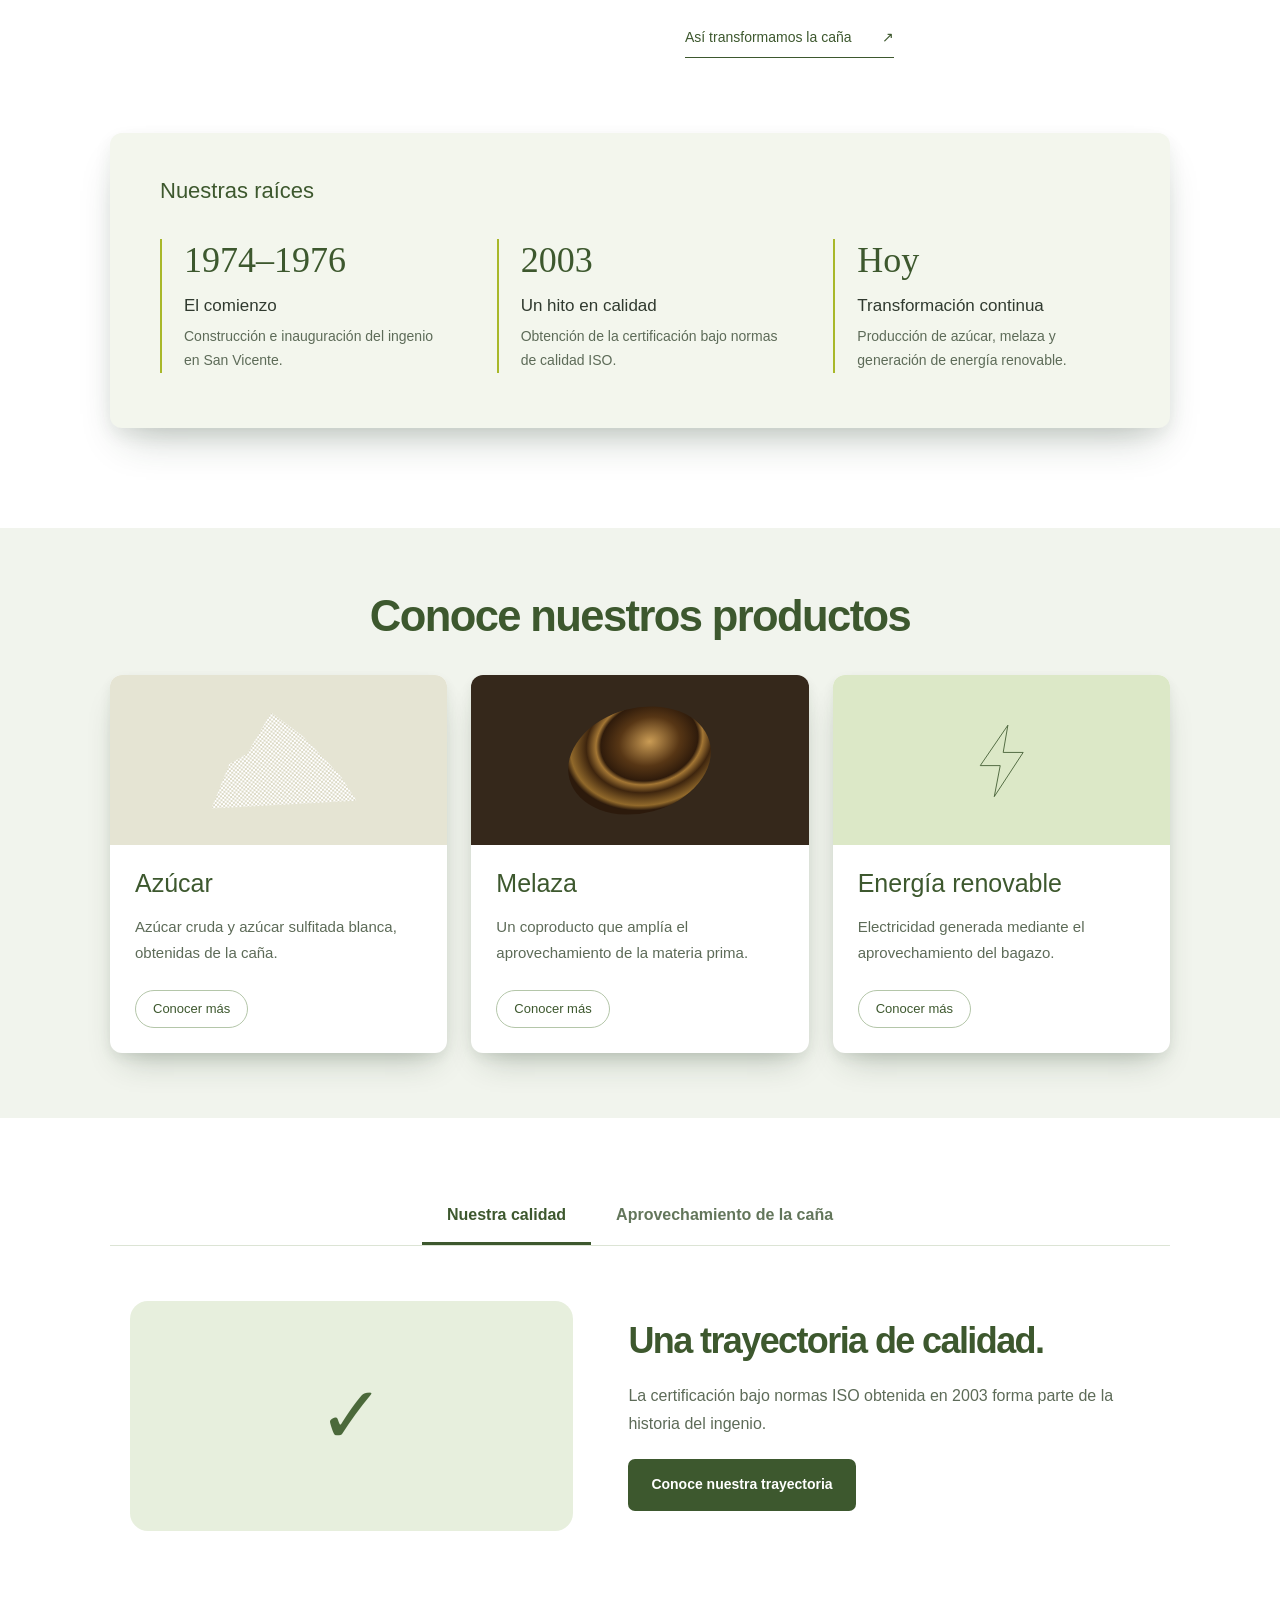
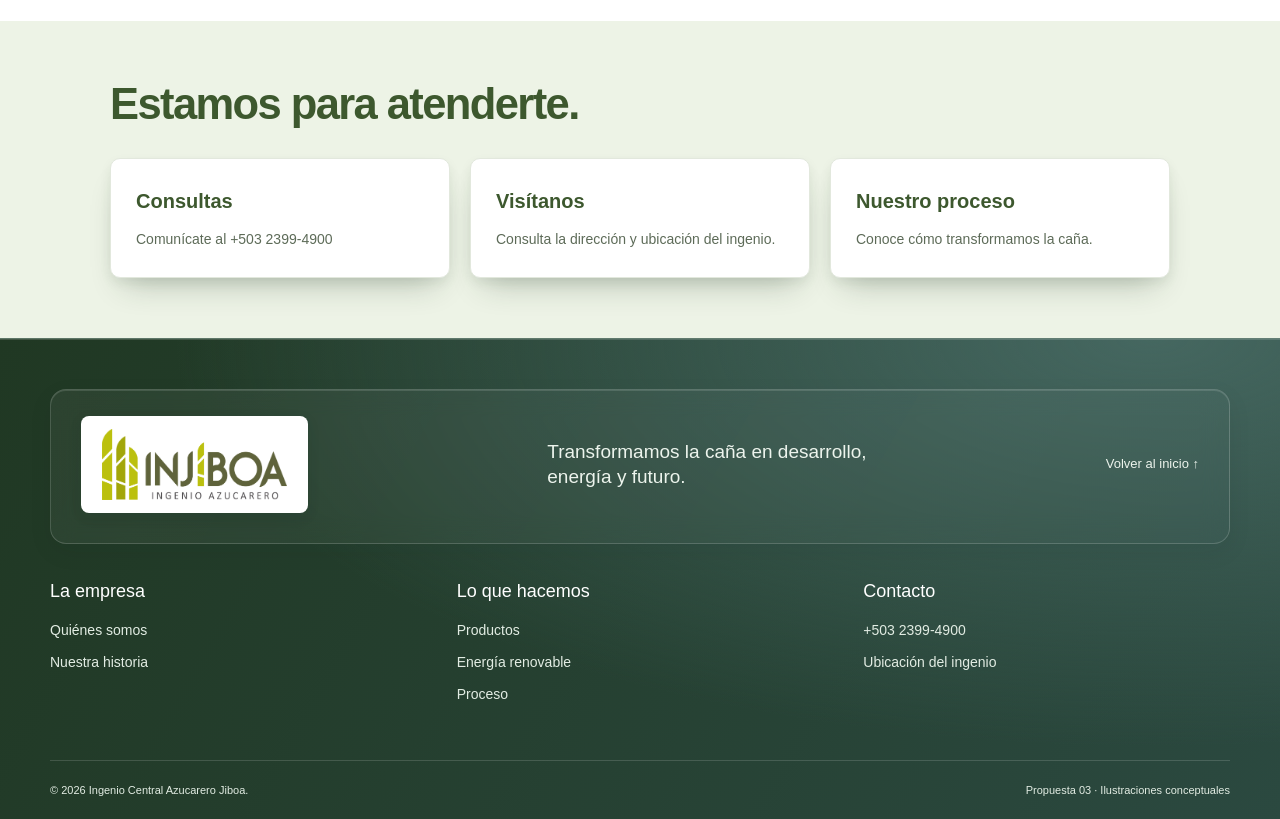
==== commit 17b36f44: "CAMBIOS" ====
--- a/PROPUESTA_3/index.html
+++ b/PROPUESTA_3/index.html
@@ -1 +1 @@
-<!doctype html><html lang="es"><head><meta charset="utf-8"><meta name="viewport" content="width=device-width, initial-scale=1"><meta name="description" content="Información corporativa de INJIBOA: empresa, productos, sostenibilidad y contacto."><title>INJIBOA | Empresa, productos y sostenibilidad</title><link rel="stylesheet" href="base.css"><link rel="stylesheet" href="tabs.css"><script src="tabs.js" defer></script><link rel="stylesheet" href="accesos.css"><link rel="stylesheet" href="carrusel.css"><script src="carrusel.js" defer></script><link rel="stylesheet" href="portal.css"><link rel="stylesheet" href="lateral.css"><script src="portal.js" defer></script><script src="lateral.js" defer></script><link rel="stylesheet" href="menu-scroll.css"><script src="menu-scroll.js" defer></script></head><body><a class="skip" href="#contenido">Saltar al contenido</a><header class="header"><a href="#inicio" aria-label="INJIBOA, inicio"><img class="company-logo" src="assets/logo-injiboa.png" width="951" height="365" alt="INJIBOA — Ingenio Azucarero"></a><div class="utility"><span>San Vicente, El Salvador</span><a href="tel:+50323994900">+503 2399-4900</a></div></header><div class="tab-bar"><div class="wrap tab-list" role="tablist" aria-label="Información de INJIBOA"><button id="tab-empresa" role="tab" aria-selected="true" aria-controls="empresa">Empresa</button><button id="tab-oferta" role="tab" aria-selected="false" aria-controls="oferta" tabindex="-1">Productos</button><button id="tab-compromiso" role="tab" aria-selected="false" aria-controls="compromiso" tabindex="-1">Sostenibilidad</button><button id="tab-atencion" role="tab" aria-selected="false" aria-controls="atencion" tabindex="-1">Contacto</button></div></div><section class="valley-carousel" aria-label="Paisajes del valle de Jiboa" aria-roledescription="carrusel"><article class="valley-slide current" aria-label="1 de 3" ><img src="assets/valle-jiboa.jpg" alt="Panorámica del valle de Jiboa" fetchpriority="high"><div class="valley-copy"><p>San Vicente, El Salvador</p><h2>El valle que inspira<br>nuestro futuro.</h2><a class="button" href="#nosotros">Conoce INJIBOA</a></div><small class="slide-credit">Fotografía: <a href="https://commons.wikimedia.org/wiki/File:Valle_de_Jiboa_1,San_Vicente,_El_Salvador._-_panoramio.jpg" target="_blank" rel="noopener">Daniel chavez castro</a> · <a href="https://creativecommons.org/licenses/by/3.0/" target="_blank" rel="noopener">CC BY 3.0</a> · Encuadre adaptado bajo la misma licencia</small></article><article class="valley-slide " aria-label="2 de 3" aria-hidden="true" inert><img src="assets/volcan-paisaje.jpg" alt="Vista del volcán de San Vicente y su entorno" ><div class="valley-copy"><p>San Vicente, El Salvador</p><h2>Paisajes que nos<br>conectan con la tierra.</h2><a class="button" href="#nosotros">Conoce INJIBOA</a></div><small class="slide-credit">Fotografía: <a href="https://commons.wikimedia.org/wiki/File:Volcan_san_vicente.jpg" target="_blank" rel="noopener">Rafael Colindres</a> · <a href="https://creativecommons.org/licenses/by-sa/3.0/" target="_blank" rel="noopener">CC BY-SA 3.0</a> · Encuadre adaptado bajo la misma licencia</small></article><article class="valley-slide " aria-label="3 de 3" aria-hidden="true" inert><img src="assets/volcan-san-vicente.jpg" alt="Vista del volcán de San Vicente y su entorno" ><div class="valley-copy"><p>San Vicente, El Salvador</p><h2>San Vicente,<br>nuestro origen.</h2><a class="button" href="#nosotros">Conoce INJIBOA</a></div><small class="slide-credit">Fotografía: <a href="https://commons.wikimedia.org/wiki/File:San_Vicente_Volcano.jpg" target="_blank" rel="noopener">Kevin Paniagua</a> · <a href="https://creativecommons.org/licenses/by-sa/4.0/" target="_blank" rel="noopener">CC BY-SA 4.0</a> · Encuadre adaptado bajo la misma licencia</small></article><div class="valley-controls"><button class="previous" aria-label="Anterior">‹</button><button class="dot" aria-label="Ver imagen 1" aria-pressed="true"></button><button class="dot" aria-label="Ver imagen 2" aria-pressed="false"></button><button class="dot" aria-label="Ver imagen 3" aria-pressed="false"></button><button class="next" aria-label="Siguiente">›</button><button class="pause">Pausar</button></div></section><main id="contenido"><div class="tab-panel" id="empresa" role="tabpanel" aria-labelledby="tab-empresa" tabindex="0"><section id="inicio" class="portal-feature wrap"><div><p class="eyebrow">Ingenio Central Azucarero Jiboa</p><h1>Conoce la empresa detrás de cada cosecha.</h1><p>Desde San Vicente, transformamos la caña de azúcar en azúcar, melaza y energía renovable. Descubre nuestra trayectoria y nuestra actividad agroindustrial.</p><a class="button green" href="#nosotros">Conoce nuestra empresa</a></div><img src="assets/valle-jiboa.jpg" alt="Paisaje del valle de Jiboa" loading="lazy"></section><section class="intro section wrap" id="nosotros"><div><p class="eyebrow">Quiénes somos</p><h2>La fuerza de la caña.<br>El valor de nuestra gente.</h2></div><div class="intro-copy"><p class="lead">Somos una planta agroindustrial que transforma la caña de azúcar en productos que forman parte de la vida cotidiana.</p><p>Desde San Vicente, El Salvador, integramos la producción de azúcar y melaza con la generación de electricidad a partir del bagazo de caña. Una misma materia prima, distintas formas de aportar al desarrollo.</p><a class="text-link" href="#proceso">Así transformamos la caña <span aria-hidden="true">↗</span></a></div></section><section class="history wrap" id="historia" aria-labelledby="historia-title"><h2 id="historia-title">Nuestras raíces</h2><div class="timeline"><article><span class="year">1974–1976</span><h3>El comienzo</h3><p>Construcción e inauguración del ingenio en San Vicente.</p></article><article><span class="year">2003</span><h3>Un hito en calidad</h3><p>Obtención de la certificación bajo normas de calidad ISO.</p></article><article><span class="year">Hoy</span><h3>Transformación continua</h3><p>Producción de azúcar, melaza y generación de energía renovable.</p></article></div></section><section class="portal-products"><div class="wrap"><h2>Conoce nuestros productos</h2><div class="portal-cards"><article class="portal-card sugar"><div class="product-visual" aria-hidden="true"><div class="sugar-pile"></div></div><div class="portal-card-content"><h3>Azúcar</h3><p>Azúcar cruda y azúcar sulfitada blanca, obtenidas de la caña.</p><a href="#productos">Conocer más</a></div></article><article class="portal-card molasses"><div class="product-visual" aria-hidden="true"><div class="molasses-pool"></div></div><div class="portal-card-content"><h3>Melaza</h3><p>Un coproducto que amplía el aprovechamiento de la materia prima.</p><a href="#productos">Conocer más</a></div></article><article class="portal-card power"><div class="product-visual" aria-hidden="true"><svg viewBox="0 0 200 200" aria-hidden="true"><path d="M115 17 50 112h47l-14 73 68-104h-47Z"/></svg></div><div class="portal-card-content"><h3>Energía renovable</h3><p>Electricidad generada mediante el aprovechamiento del bagazo.</p><a href="#energia">Conocer más</a></div></article></div></div></section><section class="portal-insights wrap"><div class="insight-tabs" role="tablist" aria-label="Calidad y aprovechamiento"><button id="insight-quality" role="tab" aria-controls="quality-summary" aria-selected="true">Nuestra calidad</button><button id="insight-energy" role="tab" aria-controls="energy-summary" aria-selected="false" tabindex="-1">Aprovechamiento de la caña</button></div><div id="quality-summary" class="insight-content" role="tabpanel" aria-labelledby="insight-quality"><div class="insight-art" aria-hidden="true">✓</div><div><h2>Una trayectoria de calidad.</h2><p>La certificación bajo normas ISO obtenida en 2003 forma parte de la historia del ingenio.</p><a class="button green" href="#sostenibilidad">Conoce nuestra trayectoria</a></div></div><div id="energy-summary" class="insight-content" role="tabpanel" aria-labelledby="insight-energy" hidden><div class="insight-art" aria-hidden="true">↻</div><div><h2>Más posibilidades de una misma caña.</h2><p>Después de extraer el jugo, el bagazo se utiliza como biomasa para generar electricidad.</p><a class="button green" href="#energia">Descubre nuestra energía</a></div></div></section><section class="portal-contact"><div class="wrap"><h2>Estamos para atenderte.</h2><div class="portal-access"><a href="tel:+50323994900"><strong>Consultas</strong><span>Comunícate al +503 2399-4900</span></a><a href="#contacto"><strong>Visítanos</strong><span>Consulta la dirección y ubicación del ingenio.</span></a><a href="#proceso"><strong>Nuestro proceso</strong><span>Conoce cómo transformamos la caña.</span></a></div></div></section></div><div class="tab-panel" id="oferta" role="tabpanel" aria-labelledby="tab-oferta" tabindex="0" hidden><div class="page-intro"><div class="wrap"><h1>Productos de nuestra tierra</h1><p>Conoce cómo la caña se transforma en azúcar, melaza y energía renovable.</p><div class="quick-links"><a href="#productos">Nuestros productos</a><a href="#proceso">Nuestro proceso</a><a href="#contacto">Contactar al ingenio</a></div></div></div><section class="products section" id="productos"><div class="wrap"><div class="section-heading"><div><p class="eyebrow">Nuestros productos</p><h2>Una caña.<br>Muchas posibilidades.</h2></div><p>Aprovechamos su riqueza para crear productos de valor y energía de origen renovable.</p></div><div class="product-grid"><article class="product sugar"><div class="product-visual" aria-hidden="true"><div class="sugar-pile"></div><span class="visual-caption">Cristales de origen natural</span></div><div class="product-body"><h3>Azúcar</h3><p>Azúcar cruda y azúcar sulfitada blanca, obtenidas de la transformación de la caña.</p></div></article><article class="product molasses"><div class="product-visual" aria-hidden="true"><div class="molasses-pool"></div><span class="visual-caption">La riqueza de la caña</span></div><div class="product-body"><h3>Melaza</h3><p>Un coproducto del proceso azucarero que amplía el aprovechamiento de nuestra materia prima.</p></div></article><article class="product power"><div class="product-visual" aria-hidden="true"><svg viewBox="0 0 200 200"><path d="M115 17 50 112h47l-14 73 68-104h-47Z"/></svg><span class="visual-caption">Biomasa que se transforma</span></div><div class="product-body"><h3>Energía renovable</h3><p>Electricidad generada a partir del bagazo de caña, con aporte a la red nacional.</p></div></article></div></div></section><section class="section wrap" id="proceso"><div class="section-heading"><div><p class="eyebrow">Nuestro proceso</p><h2>Del campo a nuevas<br>posibilidades.</h2></div><p>Un recorrido de transformación que conecta la agricultura, la industria y la energía.</p></div><ol class="process"><li><span>01</span><h3>Recepción</h3><p>La caña llega al ingenio para iniciar su transformación.</p></li><li><span>02</span><h3>Molienda</h3><p>Extraemos el jugo y separamos el bagazo de la caña.</p></li><li><span>03</span><h3>Elaboración</h3><p>El jugo se procesa para obtener azúcar y melaza.</p></li><li><span>04</span><h3>Generación</h3><p>El bagazo se aprovecha como biomasa para producir electricidad.</p></li></ol></section></div><div class="tab-panel" id="compromiso" role="tabpanel" aria-labelledby="tab-compromiso" tabindex="0" hidden><div class="page-intro"><div class="wrap"><h1>Aprovechar más. Transformar mejor.</h1><p>La biomasa y la calidad forman parte de nuestra actividad agroindustrial.</p></div></div><section class="energy" id="energia"><div class="wrap energy-grid"><div class="energy-art" aria-label="Ciclo de aprovechamiento: caña, bagazo y energía"><div class="orbit"><span>Caña</span><span>Bagazo</span><span>Energía</span><div class="orbit-center"><svg viewBox="0 0 80 100" aria-hidden="true"><path d="M39 87V24m0 37C5 60 9 30 9 30c27 0 30 20 30 31Zm0-16C71 42 70 11 70 11 42 14 39 33 39 45Z"/></svg><small>Aprovechamiento<br>integral</small></div></div></div><div><p class="eyebrow">Energía que nace de la caña</p><h2>El campo también<br>nos da energía.</h2><p>Después de extraer el jugo de la caña, su fibra conserva un gran potencial. Este bagazo se utiliza como biomasa para generar electricidad.</p><p>Así, el proceso azucarero da paso a una nueva fuente de valor: energía renovable que contribuye al abastecimiento de El Salvador.</p><a class="button outline" href="#proceso">Explora el proceso <span aria-hidden="true">↓</span></a></div></div></section><section class="sustainability" id="sostenibilidad"><div class="wrap sustainability-grid"><div><p class="eyebrow">Calidad y sostenibilidad</p><h2>Crecer con sentido.<br>Producir con propósito.</h2><p>La calidad y el aprovechamiento de los recursos orientan nuestra actividad agroindustrial.</p></div><div class="commitments"><article><span aria-hidden="true">✓</span><div><h3>Una trayectoria de calidad</h3><p>La certificación ISO obtenida en 2003 forma parte de la historia del ingenio.</p></div></article><article><span aria-hidden="true">↻</span><div><h3>Más valor de cada cosecha</h3><p>Azúcar, melaza y biomasa: distintas formas de aprovechar la caña.</p></div></article><article><span aria-hidden="true">⌁</span><div><h3>Energía de origen renovable</h3><p>El bagazo conecta nuestra producción con la generación de electricidad.</p></div></article></div></div></section></div><div class="tab-panel" id="atencion" role="tabpanel" aria-labelledby="tab-atencion" tabindex="0" hidden><section class="section wrap contact" id="contacto"><div><p class="eyebrow">Ubicación y contacto</p><h2>Conversemos.</h2><p>Estamos en San Vicente, en el corazón de una tierra de tradición agrícola.</p><dl><dt>Visítanos</dt><dd>Km. 68½, carretera de San Vicente a Zacatecoluca.<br>Cantón San Antonio Caminos, San Vicente, El Salvador.</dd><dt>Llámanos</dt><dd><a class="phone" href="tel:+50323994900">+503 2399-4900</a></dd></dl><a class="button green" href="https://www.google.com/maps/search/?api=1&amp;query=Ingenio+Central+Azucarero+Jiboa+San+Vicente+El+Salvador" target="_blank" rel="noopener noreferrer">Ver ubicación en Google Maps <span aria-hidden="true">↗</span></a></div><div class="map-card"><svg viewBox="0 0 600 480" role="img" aria-labelledby="map-title"><title id="map-title">Ilustración de ubicación del ingenio en San Vicente, no es un mapa a escala</title><rect width="600" height="480" fill="#e5e9df"/><g fill="#cdd9c7"><path d="m0 0 230 0-74 187L0 119Z"/><path d="m389 0 211 0v142l-183 26Z"/><path d="m0 314 178-53 36 219H0Z"/><path d="m402 281 198-33v232H467Z"/></g><g stroke="#fafbf7" stroke-width="17" fill="none"><path d="m-40 176 230 35 129-110L410-30M179 510l81-221 370-80"/><path d="m380 510-73-251L282-20"/></g><path d="M400-20 332 118 303 248 250 349 199 500" fill="none" stroke="#b9a16b" stroke-width="8"/><path d="m-10 420 128-49 90 46 204-64 198 33" stroke="#acc8c7" stroke-width="12" fill="none"/><g transform="translate(303 235)"><circle r="42" fill="#123e32" opacity=".12"/><path d="M0 15s-18-20-18-31a18 18 0 1 1 36 0C18-5 0 15 0 15" fill="#123e32"/><circle cy="-16" r="6" fill="#e0bd6f"/></g><text x="356" y="94" fill="#40544a" font-size="18" font-family="Segoe UI,sans-serif">San Vicente</text><text x="321" y="277" fill="#123e32" font-weight="700" font-size="21" font-family="Segoe UI,sans-serif">Ingenio Jiboa</text><text x="230" y="441" fill="#40544a" font-size="16" font-family="Segoe UI,sans-serif">Hacia Zacatecoluca</text></svg><div class="map-caption"><span>San Vicente, El Salvador</span><small>Ubicación ilustrativa · No a escala</small></div></div></section></div></main><footer><div class="wrap footer-top"><a class="footer-brand" href="#inicio"><img class="company-logo" src="assets/logo-injiboa.png" alt="INJIBOA — Ingenio Azucarero" width="951" height="365" loading="lazy"></a><p>Transformamos la caña en desarrollo,<br>energía y futuro.</p><a href="#inicio">Volver al inicio ↑</a></div><div class="wrap footer-links"><div><h3>La empresa</h3><a href="#nosotros">Quiénes somos</a><a href="#historia">Nuestra historia</a></div><div><h3>Lo que hacemos</h3><a href="#productos">Productos</a><a href="#energia">Energía renovable</a><a href="#proceso">Proceso</a></div><div><h3>Contacto</h3><a href="tel:+50323994900">+503 2399-4900</a><a href="#contacto">Ubicación del ingenio</a></div></div><div class="wrap footer-bottom"><small>© <span id="year">2026</span> Ingenio Central Azucarero Jiboa.</small><small>Propuesta 03 · Ilustraciones conceptuales</small></div></footer><nav class="side-access" aria-label="Accesos rápidos"><div class="access-item"><button class="access-trigger" aria-expanded="false" aria-controls="access-0"><svg viewBox="0 0 40 40" aria-hidden="true"><path d="m8 13 12-7 12 7v15l-12 7-12-7Zm0 0 12 7 12-7M20 20v15M14 10l12 7"/></svg><span>Productos</span></button><div class="access-panel" id="access-0" hidden><strong>Nuestros productos</strong><p>Azúcar, melaza y energía renovable.</p><a href="#productos">Ver productos</a></div></div><div class="access-item"><button class="access-trigger" aria-expanded="false" aria-controls="access-1"><svg viewBox="0 0 40 40" aria-hidden="true"><path d="M7 22v-5a13 13 0 0 1 26 0v8c0 6-4 9-11 9M7 19H4v10h7V19Zm26 0h3v10h-7V19Z"/><path d="M16 25q4 5 8 0"/><circle cx="20" cy="34" r="2"/></svg><span>Consultas</span></button><div class="access-panel" id="access-1" hidden><strong>Comunícate con nosotros</strong><p>Ingenio Central Azucarero Jiboa.</p><a href="tel:+50323994900">Llamar: +503 2399-4900</a><a href="#contacto">Información de contacto</a></div></div><div class="access-item"><button class="access-trigger" aria-expanded="false" aria-controls="access-2"><svg viewBox="0 0 40 40" aria-hidden="true"><path d="M20 36S7 23 7 15a13 13 0 0 1 26 0c0 8-13 21-13 21Z"/><circle cx="20" cy="15" r="5"/></svg><span>Ubicación</span></button><div class="access-panel" id="access-2" hidden><strong>Visita el ingenio</strong><p>Km. 68½, carretera de San Vicente a Zacatecoluca.</p><a href="#contacto">Ver dirección y mapa</a></div></div></nav></body></html>+<!doctype html><html lang="es"><head><meta charset="utf-8"><meta name="viewport" content="width=device-width, initial-scale=1"><meta name="description" content="Información corporativa de INJIBOA: empresa, productos, sostenibilidad y contacto."><title>INJIBOA | Empresa, productos y sostenibilidad</title><link rel="stylesheet" href="base.css"><link rel="stylesheet" href="tabs.css"><script src="tabs.js" defer></script><link rel="stylesheet" href="accesos.css"><link rel="stylesheet" href="carrusel.css"><script src="carrusel.js" defer></script><link rel="stylesheet" href="portal.css"><link rel="stylesheet" href="lateral.css?v=side-5"><script src="portal.js" defer></script><script src="lateral.js?v=side-5" defer></script><link rel="stylesheet" href="menu-scroll.css"><script src="menu-scroll.js" defer></script></head><body><a class="skip" href="#contenido">Saltar al contenido</a><header class="header"><a href="#inicio" aria-label="INJIBOA, inicio"><img class="company-logo" src="assets/logo-injiboa.png" width="951" height="365" alt="INJIBOA — Ingenio Azucarero"></a><div class="utility"><span>San Vicente, El Salvador</span><a href="tel:+50323994900">+503 2399-4900</a></div></header><div class="tab-bar"><div class="wrap tab-list" role="tablist" aria-label="Información de INJIBOA"><button id="tab-empresa" role="tab" aria-selected="true" aria-controls="empresa">Empresa</button><button id="tab-oferta" role="tab" aria-selected="false" aria-controls="oferta" tabindex="-1">Productos</button><button id="tab-compromiso" role="tab" aria-selected="false" aria-controls="compromiso" tabindex="-1">Sostenibilidad</button><button id="tab-atencion" role="tab" aria-selected="false" aria-controls="atencion" tabindex="-1">Contacto</button></div></div><section class="valley-carousel" aria-label="Paisajes del valle de Jiboa" aria-roledescription="carrusel"><article class="valley-slide current" aria-label="1 de 3" ><img src="assets/valle-jiboa.jpg" alt="Panorámica del valle de Jiboa" fetchpriority="high"><div class="valley-copy"><p>San Vicente, El Salvador</p><h2>El valle que inspira<br>nuestro futuro.</h2><a class="button" href="#nosotros">Conoce INJIBOA</a></div><small class="slide-credit">Fotografía: <a href="https://commons.wikimedia.org/wiki/File:Valle_de_Jiboa_1,San_Vicente,_El_Salvador._-_panoramio.jpg" target="_blank" rel="noopener">Daniel chavez castro</a> · <a href="https://creativecommons.org/licenses/by/3.0/" target="_blank" rel="noopener">CC BY 3.0</a> · Encuadre adaptado bajo la misma licencia</small></article><article class="valley-slide " aria-label="2 de 3" aria-hidden="true" inert><img src="assets/volcan-paisaje.jpg" alt="Vista del volcán de San Vicente y su entorno" ><div class="valley-copy"><p>San Vicente, El Salvador</p><h2>Paisajes que nos<br>conectan con la tierra.</h2><a class="button" href="#nosotros">Conoce INJIBOA</a></div><small class="slide-credit">Fotografía: <a href="https://commons.wikimedia.org/wiki/File:Volcan_san_vicente.jpg" target="_blank" rel="noopener">Rafael Colindres</a> · <a href="https://creativecommons.org/licenses/by-sa/3.0/" target="_blank" rel="noopener">CC BY-SA 3.0</a> · Encuadre adaptado bajo la misma licencia</small></article><article class="valley-slide " aria-label="3 de 3" aria-hidden="true" inert><img src="assets/volcan-san-vicente.jpg" alt="Vista del volcán de San Vicente y su entorno" ><div class="valley-copy"><p>San Vicente, El Salvador</p><h2>San Vicente,<br>nuestro origen.</h2><a class="button" href="#nosotros">Conoce INJIBOA</a></div><small class="slide-credit">Fotografía: <a href="https://commons.wikimedia.org/wiki/File:San_Vicente_Volcano.jpg" target="_blank" rel="noopener">Kevin Paniagua</a> · <a href="https://creativecommons.org/licenses/by-sa/4.0/" target="_blank" rel="noopener">CC BY-SA 4.0</a> · Encuadre adaptado bajo la misma licencia</small></article><div class="valley-controls"><button class="previous" aria-label="Anterior">‹</button><button class="dot" aria-label="Ver imagen 1" aria-pressed="true"></button><button class="dot" aria-label="Ver imagen 2" aria-pressed="false"></button><button class="dot" aria-label="Ver imagen 3" aria-pressed="false"></button><button class="next" aria-label="Siguiente">›</button><button class="pause">Pausar</button></div></section><main id="contenido"><div class="tab-panel" id="empresa" role="tabpanel" aria-labelledby="tab-empresa" tabindex="0"><section id="inicio" class="portal-feature wrap"><div><p class="eyebrow">Ingenio Central Azucarero Jiboa</p><h1>Conoce la empresa detrás de cada cosecha.</h1><p>Desde San Vicente, transformamos la caña de azúcar en azúcar, melaza y energía renovable. Descubre nuestra trayectoria y nuestra actividad agroindustrial.</p><a class="button green" href="#nosotros">Conoce nuestra empresa</a></div><img src="assets/valle-jiboa.jpg" alt="Paisaje del valle de Jiboa" loading="lazy"></section><section class="intro section wrap" id="nosotros"><div><p class="eyebrow">Quiénes somos</p><h2>La fuerza de la caña.<br>El valor de nuestra gente.</h2></div><div class="intro-copy"><p class="lead">Somos una planta agroindustrial que transforma la caña de azúcar en productos que forman parte de la vida cotidiana.</p><p>Desde San Vicente, El Salvador, integramos la producción de azúcar y melaza con la generación de electricidad a partir del bagazo de caña. Una misma materia prima, distintas formas de aportar al desarrollo.</p><a class="text-link" href="#proceso">Así transformamos la caña <span aria-hidden="true">↗</span></a></div></section><section class="history wrap" id="historia" aria-labelledby="historia-title"><h2 id="historia-title">Nuestras raíces</h2><div class="timeline"><article><span class="year">1974–1976</span><h3>El comienzo</h3><p>Construcción e inauguración del ingenio en San Vicente.</p></article><article><span class="year">2003</span><h3>Un hito en calidad</h3><p>Obtención de la certificación bajo normas de calidad ISO.</p></article><article><span class="year">Hoy</span><h3>Transformación continua</h3><p>Producción de azúcar, melaza y generación de energía renovable.</p></article></div></section><section class="portal-products"><div class="wrap"><h2>Conoce nuestros productos</h2><div class="portal-cards"><article class="portal-card sugar"><div class="product-visual" aria-hidden="true"><div class="sugar-pile"></div></div><div class="portal-card-content"><h3>Azúcar</h3><p>Azúcar cruda y azúcar sulfitada blanca, obtenidas de la caña.</p><a href="#productos">Conocer más</a></div></article><article class="portal-card molasses"><div class="product-visual" aria-hidden="true"><div class="molasses-pool"></div></div><div class="portal-card-content"><h3>Melaza</h3><p>Un coproducto que amplía el aprovechamiento de la materia prima.</p><a href="#productos">Conocer más</a></div></article><article class="portal-card power"><div class="product-visual" aria-hidden="true"><svg viewBox="0 0 200 200" aria-hidden="true"><path d="M115 17 50 112h47l-14 73 68-104h-47Z"/></svg></div><div class="portal-card-content"><h3>Energía renovable</h3><p>Electricidad generada mediante el aprovechamiento del bagazo.</p><a href="#energia">Conocer más</a></div></article></div></div></section><section class="portal-insights wrap"><div class="insight-tabs" role="tablist" aria-label="Calidad y aprovechamiento"><button id="insight-quality" role="tab" aria-controls="quality-summary" aria-selected="true">Nuestra calidad</button><button id="insight-energy" role="tab" aria-controls="energy-summary" aria-selected="false" tabindex="-1">Aprovechamiento de la caña</button></div><div id="quality-summary" class="insight-content" role="tabpanel" aria-labelledby="insight-quality"><div class="insight-art" aria-hidden="true">✓</div><div><h2>Una trayectoria de calidad.</h2><p>La certificación bajo normas ISO obtenida en 2003 forma parte de la historia del ingenio.</p><a class="button green" href="#sostenibilidad">Conoce nuestra trayectoria</a></div></div><div id="energy-summary" class="insight-content" role="tabpanel" aria-labelledby="insight-energy" hidden><div class="insight-art" aria-hidden="true">↻</div><div><h2>Más posibilidades de una misma caña.</h2><p>Después de extraer el jugo, el bagazo se utiliza como biomasa para generar electricidad.</p><a class="button green" href="#energia">Descubre nuestra energía</a></div></div></section><section class="portal-contact"><div class="wrap"><h2>Estamos para atenderte.</h2><div class="portal-access"><a href="tel:+50323994900"><strong>Consultas</strong><span>Comunícate al +503 2399-4900</span></a><a href="#contacto"><strong>Visítanos</strong><span>Consulta la dirección y ubicación del ingenio.</span></a><a href="#proceso"><strong>Nuestro proceso</strong><span>Conoce cómo transformamos la caña.</span></a></div></div></section></div><div class="tab-panel" id="oferta" role="tabpanel" aria-labelledby="tab-oferta" tabindex="0" hidden><div class="page-intro"><div class="wrap"><h1>Productos de nuestra tierra</h1><p>Conoce cómo la caña se transforma en azúcar, melaza y energía renovable.</p><div class="quick-links"><a href="#productos">Nuestros productos</a><a href="#proceso">Nuestro proceso</a><a href="#contacto">Contactar al ingenio</a></div></div></div><section class="products section" id="productos"><div class="wrap"><div class="section-heading"><div><p class="eyebrow">Nuestros productos</p><h2>Una caña.<br>Muchas posibilidades.</h2></div><p>Aprovechamos su riqueza para crear productos de valor y energía de origen renovable.</p></div><div class="product-grid"><article class="product sugar"><div class="product-visual" aria-hidden="true"><div class="sugar-pile"></div><span class="visual-caption">Cristales de origen natural</span></div><div class="product-body"><h3>Azúcar</h3><p>Azúcar cruda y azúcar sulfitada blanca, obtenidas de la transformación de la caña.</p></div></article><article class="product molasses"><div class="product-visual" aria-hidden="true"><div class="molasses-pool"></div><span class="visual-caption">La riqueza de la caña</span></div><div class="product-body"><h3>Melaza</h3><p>Un coproducto del proceso azucarero que amplía el aprovechamiento de nuestra materia prima.</p></div></article><article class="product power"><div class="product-visual" aria-hidden="true"><svg viewBox="0 0 200 200"><path d="M115 17 50 112h47l-14 73 68-104h-47Z"/></svg><span class="visual-caption">Biomasa que se transforma</span></div><div class="product-body"><h3>Energía renovable</h3><p>Electricidad generada a partir del bagazo de caña, con aporte a la red nacional.</p></div></article></div></div></section><section class="section wrap" id="proceso"><div class="section-heading"><div><p class="eyebrow">Nuestro proceso</p><h2>Del campo a nuevas<br>posibilidades.</h2></div><p>Un recorrido de transformación que conecta la agricultura, la industria y la energía.</p></div><ol class="process"><li><span>01</span><h3>Recepción</h3><p>La caña llega al ingenio para iniciar su transformación.</p></li><li><span>02</span><h3>Molienda</h3><p>Extraemos el jugo y separamos el bagazo de la caña.</p></li><li><span>03</span><h3>Elaboración</h3><p>El jugo se procesa para obtener azúcar y melaza.</p></li><li><span>04</span><h3>Generación</h3><p>El bagazo se aprovecha como biomasa para producir electricidad.</p></li></ol></section></div><div class="tab-panel" id="compromiso" role="tabpanel" aria-labelledby="tab-compromiso" tabindex="0" hidden><div class="page-intro"><div class="wrap"><h1>Aprovechar más. Transformar mejor.</h1><p>La biomasa y la calidad forman parte de nuestra actividad agroindustrial.</p></div></div><section class="energy" id="energia"><div class="wrap energy-grid"><div class="energy-art" aria-label="Ciclo de aprovechamiento: caña, bagazo y energía"><div class="orbit"><span>Caña</span><span>Bagazo</span><span>Energía</span><div class="orbit-center"><svg viewBox="0 0 80 100" aria-hidden="true"><path d="M39 87V24m0 37C5 60 9 30 9 30c27 0 30 20 30 31Zm0-16C71 42 70 11 70 11 42 14 39 33 39 45Z"/></svg><small>Aprovechamiento<br>integral</small></div></div></div><div><p class="eyebrow">Energía que nace de la caña</p><h2>El campo también<br>nos da energía.</h2><p>Después de extraer el jugo de la caña, su fibra conserva un gran potencial. Este bagazo se utiliza como biomasa para generar electricidad.</p><p>Así, el proceso azucarero da paso a una nueva fuente de valor: energía renovable que contribuye al abastecimiento de El Salvador.</p><a class="button outline" href="#proceso">Explora el proceso <span aria-hidden="true">↓</span></a></div></div></section><section class="sustainability" id="sostenibilidad"><div class="wrap sustainability-grid"><div><p class="eyebrow">Calidad y sostenibilidad</p><h2>Crecer con sentido.<br>Producir con propósito.</h2><p>La calidad y el aprovechamiento de los recursos orientan nuestra actividad agroindustrial.</p></div><div class="commitments"><article><span aria-hidden="true">✓</span><div><h3>Una trayectoria de calidad</h3><p>La certificación ISO obtenida en 2003 forma parte de la historia del ingenio.</p></div></article><article><span aria-hidden="true">↻</span><div><h3>Más valor de cada cosecha</h3><p>Azúcar, melaza y biomasa: distintas formas de aprovechar la caña.</p></div></article><article><span aria-hidden="true">⌁</span><div><h3>Energía de origen renovable</h3><p>El bagazo conecta nuestra producción con la generación de electricidad.</p></div></article></div></div></section></div><div class="tab-panel" id="atencion" role="tabpanel" aria-labelledby="tab-atencion" tabindex="0" hidden><section class="section wrap contact" id="contacto"><div><p class="eyebrow">Ubicación y contacto</p><h2>Conversemos.</h2><p>Estamos en San Vicente, en el corazón de una tierra de tradición agrícola.</p><dl><dt>Visítanos</dt><dd>Km. 68½, carretera de San Vicente a Zacatecoluca.<br>Cantón San Antonio Caminos, San Vicente, El Salvador.</dd><dt>Llámanos</dt><dd><a class="phone" href="tel:+50323994900">+503 2399-4900</a></dd></dl><a class="button green" href="https://www.google.com/maps/search/?api=1&amp;query=Ingenio+Central+Azucarero+Jiboa+San+Vicente+El+Salvador" target="_blank" rel="noopener noreferrer">Ver ubicación en Google Maps <span aria-hidden="true">↗</span></a></div><div class="map-card"><svg viewBox="0 0 600 480" role="img" aria-labelledby="map-title"><title id="map-title">Ilustración de ubicación del ingenio en San Vicente, no es un mapa a escala</title><rect width="600" height="480" fill="#e5e9df"/><g fill="#cdd9c7"><path d="m0 0 230 0-74 187L0 119Z"/><path d="m389 0 211 0v142l-183 26Z"/><path d="m0 314 178-53 36 219H0Z"/><path d="m402 281 198-33v232H467Z"/></g><g stroke="#fafbf7" stroke-width="17" fill="none"><path d="m-40 176 230 35 129-110L410-30M179 510l81-221 370-80"/><path d="m380 510-73-251L282-20"/></g><path d="M400-20 332 118 303 248 250 349 199 500" fill="none" stroke="#b9a16b" stroke-width="8"/><path d="m-10 420 128-49 90 46 204-64 198 33" stroke="#acc8c7" stroke-width="12" fill="none"/><g transform="translate(303 235)"><circle r="42" fill="#123e32" opacity=".12"/><path d="M0 15s-18-20-18-31a18 18 0 1 1 36 0C18-5 0 15 0 15" fill="#123e32"/><circle cy="-16" r="6" fill="#e0bd6f"/></g><text x="356" y="94" fill="#40544a" font-size="18" font-family="Segoe UI,sans-serif">San Vicente</text><text x="321" y="277" fill="#123e32" font-weight="700" font-size="21" font-family="Segoe UI,sans-serif">Ingenio Jiboa</text><text x="230" y="441" fill="#40544a" font-size="16" font-family="Segoe UI,sans-serif">Hacia Zacatecoluca</text></svg><div class="map-caption"><span>San Vicente, El Salvador</span><small>Ubicación ilustrativa · No a escala</small></div></div></section></div></main><footer><div class="wrap footer-top"><a class="footer-brand" href="#inicio"><img class="company-logo" src="assets/logo-injiboa.png" alt="INJIBOA — Ingenio Azucarero" width="951" height="365" loading="lazy"></a><p>Transformamos la caña en desarrollo,<br>energía y futuro.</p><a href="#inicio">Volver al inicio ↑</a></div><div class="wrap footer-links"><div><h3>La empresa</h3><a href="#nosotros">Quiénes somos</a><a href="#historia">Nuestra historia</a></div><div><h3>Lo que hacemos</h3><a href="#productos">Productos</a><a href="#energia">Energía renovable</a><a href="#proceso">Proceso</a></div><div><h3>Contacto</h3><a href="tel:+50323994900">+503 2399-4900</a><a href="#contacto">Ubicación del ingenio</a></div></div><div class="wrap footer-bottom"><small>© <span id="year">2026</span> Ingenio Central Azucarero Jiboa.</small><small>Propuesta 03 · Ilustraciones conceptuales</small></div></footer><nav class="side-access" aria-label="Accesos rápidos"><div class="access-item"><button class="access-trigger" aria-expanded="false" aria-controls="access-0"><svg viewBox="0 0 40 40" aria-hidden="true"><path d="m8 13 12-7 12 7v15l-12 7-12-7Zm0 0 12 7 12-7M20 20v15M14 10l12 7"/></svg><span>Productos</span></button><div class="access-panel" id="access-0" hidden><strong>Nuestros productos</strong><p>Azúcar, melaza y energía renovable.</p><a href="#productos">Ver productos</a></div></div><div class="access-item"><button class="access-trigger" aria-expanded="false" aria-controls="access-1"><svg viewBox="0 0 40 40" aria-hidden="true"><path d="M7 22v-5a13 13 0 0 1 26 0v8c0 6-4 9-11 9M7 19H4v10h7V19Zm26 0h3v10h-7V19Z"/><path d="M16 25q4 5 8 0"/><circle cx="20" cy="34" r="2"/></svg><span>Consultas</span></button><div class="access-panel" id="access-1" hidden><strong>Comunícate con nosotros</strong><p>Ingenio Central Azucarero Jiboa.</p><a href="tel:+50323994900">Llamar: +503 2399-4900</a><a href="#contacto">Información de contacto</a></div></div><div class="access-item"><button class="access-trigger" aria-expanded="false" aria-controls="access-2"><svg viewBox="0 0 40 40" aria-hidden="true"><path d="M20 36S7 23 7 15a13 13 0 0 1 26 0c0 8-13 21-13 21Z"/><circle cx="20" cy="15" r="5"/></svg><span>Ubicación</span></button><div class="access-panel" id="access-2" hidden><strong>Visita el ingenio</strong><p>Km. 68½, carretera de San Vicente a Zacatecoluca.</p><a href="#contacto">Ver dirección y mapa</a></div></div></nav></body></html>
--- a/PROPUESTA_3/portal.css
+++ b/PROPUESTA_3/portal.css
@@ -5,3 +5,9 @@
 .portal-card{box-shadow:0 18px 32px -14px rgba(32,56,35,.30),0 5px 12px rgba(32,56,35,.07)}
 /* Profundidad uniforme en presentación e historia. */
 .portal-feature,.history{box-shadow:0 22px 40px -16px rgba(32,56,35,.30),0 7px 18px rgba(32,56,35,.07)}
+/* Cristal institucional suave en el pie de página. */
+footer{position:relative;isolation:isolate;background:radial-gradient(ellipse at 90% 0%,#456760 0,transparent 60%),linear-gradient(120deg,#203823,#2b4940);border-top:1px solid #e0f4eb50;box-shadow:inset 0 1px 0 #ffffff25;color:#edf4ed}
+.footer-top{padding:26px 30px 30px;margin-bottom:8px;border:1px solid #ffffff2b;border-radius:16px;background:linear-gradient(120deg,#ffffff0e,#d8f1ff06);box-shadow:inset 0 1px 0 #ffffff20,0 8px 24px #10251c10;backdrop-filter:blur(12px);-webkit-backdrop-filter:blur(12px)}
+.footer-brand{border:1px solid #ffffffcc;box-shadow:0 4px 14px #10251c15}.footer-links a,.footer-bottom small{color:#e2ece3}.footer-bottom{border-top-color:#ffffff25}
+@media(max-width:760px){.footer-top{padding:23px;border-radius:12px}}
+@media(prefers-reduced-transparency:reduce){footer{background:#263f2d}.footer-top{background:#304b38;backdrop-filter:none;-webkit-backdrop-filter:none}}
--- a/PROPUESTA_3/lateral.css
+++ b/PROPUESTA_3/lateral.css
@@ -3,3 +3,33 @@
 @media(min-width:761px){.access-panel{width:0;padding:22px 0;opacity:0;visibility:hidden;overflow:hidden;transition:width .48s cubic-bezier(.22,1,.36,1),padding .48s cubic-bezier(.22,1,.36,1),opacity .3s ease,visibility .48s;min-height:190px}.access-panel>*{width:246px;flex-shrink:0}.side-access .access-panel a{width:246px}.access-item.open .access-panel{width:290px;padding:22px;opacity:1;visibility:visible}.side-access .access-trigger{align-self:stretch}}
 @media(max-width:760px){.access-panel{opacity:0;visibility:hidden;pointer-events:none;transform:translateY(12px);transition:opacity .3s ease,transform .4s cubic-bezier(.22,1,.36,1),visibility .4s}.access-item.open .access-panel{opacity:1;visibility:visible;pointer-events:auto;transform:translateY(0)}}
 @media(prefers-reduced-motion:reduce){.access-panel{transition:none;transform:none}}
+/* Los paneles desplegables no aumentan la altura de los accesos. */
+@media(min-width:761px){.side-access{top:var(--access-top,180px);transform:none;gap:10px}.side-access .access-item{height:var(--access-height,100px)}.side-access .access-trigger{height:100%;min-height:0;transition:transform .48s cubic-bezier(.22,1,.36,1);padding:10px}.side-access .access-panel{position:absolute;right:0;top:0;min-height:0;max-height:var(--access-space,400px);overflow-y:auto;overflow-x:hidden;box-sizing:border-box;pointer-events:none}.side-access .access-item.open .access-panel{pointer-events:auto}.side-access .access-item.open .access-trigger{transform:translateX(-290px)}.side-access .access-item:last-child .access-panel{top:auto;bottom:0}}
+/* Laptop compacta: accesos inferiores para dejar libre la navegación. */
+@media(max-width:1200px),(max-height:800px){
+.side-access{top:auto!important;bottom:0;left:0;right:0;transform:none;flex-direction:row;gap:1px;background:#dce4d5;padding-bottom:env(safe-area-inset-bottom);box-shadow:0 -3px 14px #20382318}
+.side-access .access-item{height:auto;flex:1;min-width:0}
+.side-access .access-trigger{width:100%;height:62px;min-height:62px;padding:8px;border-radius:0;gap:4px;font-size:11px}
+.side-access svg{width:22px;height:22px}
+.side-access .access-item.open .access-trigger{transform:none}
+.side-access .access-panel,.side-access .access-item:last-child .access-panel{position:fixed;left:12px;right:12px;top:auto;bottom:calc(62px + env(safe-area-inset-bottom));width:auto;min-height:0;max-height:calc(100dvh - 170px);padding:20px;border-radius:12px 12px 0 0;opacity:0;visibility:hidden;transform:translateY(12px);overflow-y:auto;pointer-events:none;transition:opacity .3s ease,transform .4s ease,visibility .4s}
+.side-access .access-item.open .access-panel{width:auto;padding:20px;opacity:1;visibility:visible;transform:none;pointer-events:auto}
+.side-access .access-panel>*{width:auto;flex-shrink:0}
+.side-access .access-panel a{width:auto;min-height:0;flex:none}
+body{padding-bottom:calc(62px + env(safe-area-inset-bottom))}
+.tab-panel .wrap{width:min(1180px,calc(100% - 44px))}
+}
+@media(prefers-reduced-motion:reduce){.side-access .access-panel{transition:none!important}}
+/* Accesos siempre laterales y por encima del contenido del sitio. */
+.side-access{position:fixed;z-index:1000;left:auto;right:0;top:var(--access-top,180px)!important;bottom:auto;transform:none;flex-direction:column;gap:8px;background:transparent;padding:0;box-shadow:none}
+.side-access .access-item{height:var(--access-height,82px);flex:none;min-width:0}
+.side-access .access-trigger{width:72px;height:100%;min-height:0;padding:8px 6px;border-radius:22px 0 0 22px;gap:5px;font-size:11px;transition:transform .48s cubic-bezier(.22,1,.36,1)}
+.side-access svg{width:25px;height:25px}
+.side-access .access-panel,.side-access .access-item:last-child .access-panel{position:absolute;left:auto;right:0;top:0;bottom:auto;width:0;min-height:0;max-height:var(--access-space,400px);padding:18px 0;border-radius:0;opacity:0;visibility:hidden;transform:none;overflow-x:hidden;overflow-y:auto;pointer-events:none;transition:width .48s cubic-bezier(.22,1,.36,1),padding .48s cubic-bezier(.22,1,.36,1),opacity .3s ease,visibility .48s}
+.side-access .access-item.open .access-panel{width:min(290px,calc(100vw - 76px));padding:18px;opacity:1;visibility:visible;pointer-events:auto;transform:none}
+.side-access .access-item.open .access-trigger{transform:translateX(calc(-1 * min(290px,calc(100vw - 76px))))}
+.side-access .access-panel>*{width:min(254px,calc(100vw - 112px));flex-shrink:0}
+.side-access .access-panel a{width:min(254px,calc(100vw - 112px));min-height:0;flex:none}
+.side-access .access-item:last-child .access-panel{top:auto;bottom:0}
+body{padding-bottom:0}
+@media(prefers-reduced-motion:reduce){.side-access .access-trigger,.side-access .access-panel{transition:none!important}}
